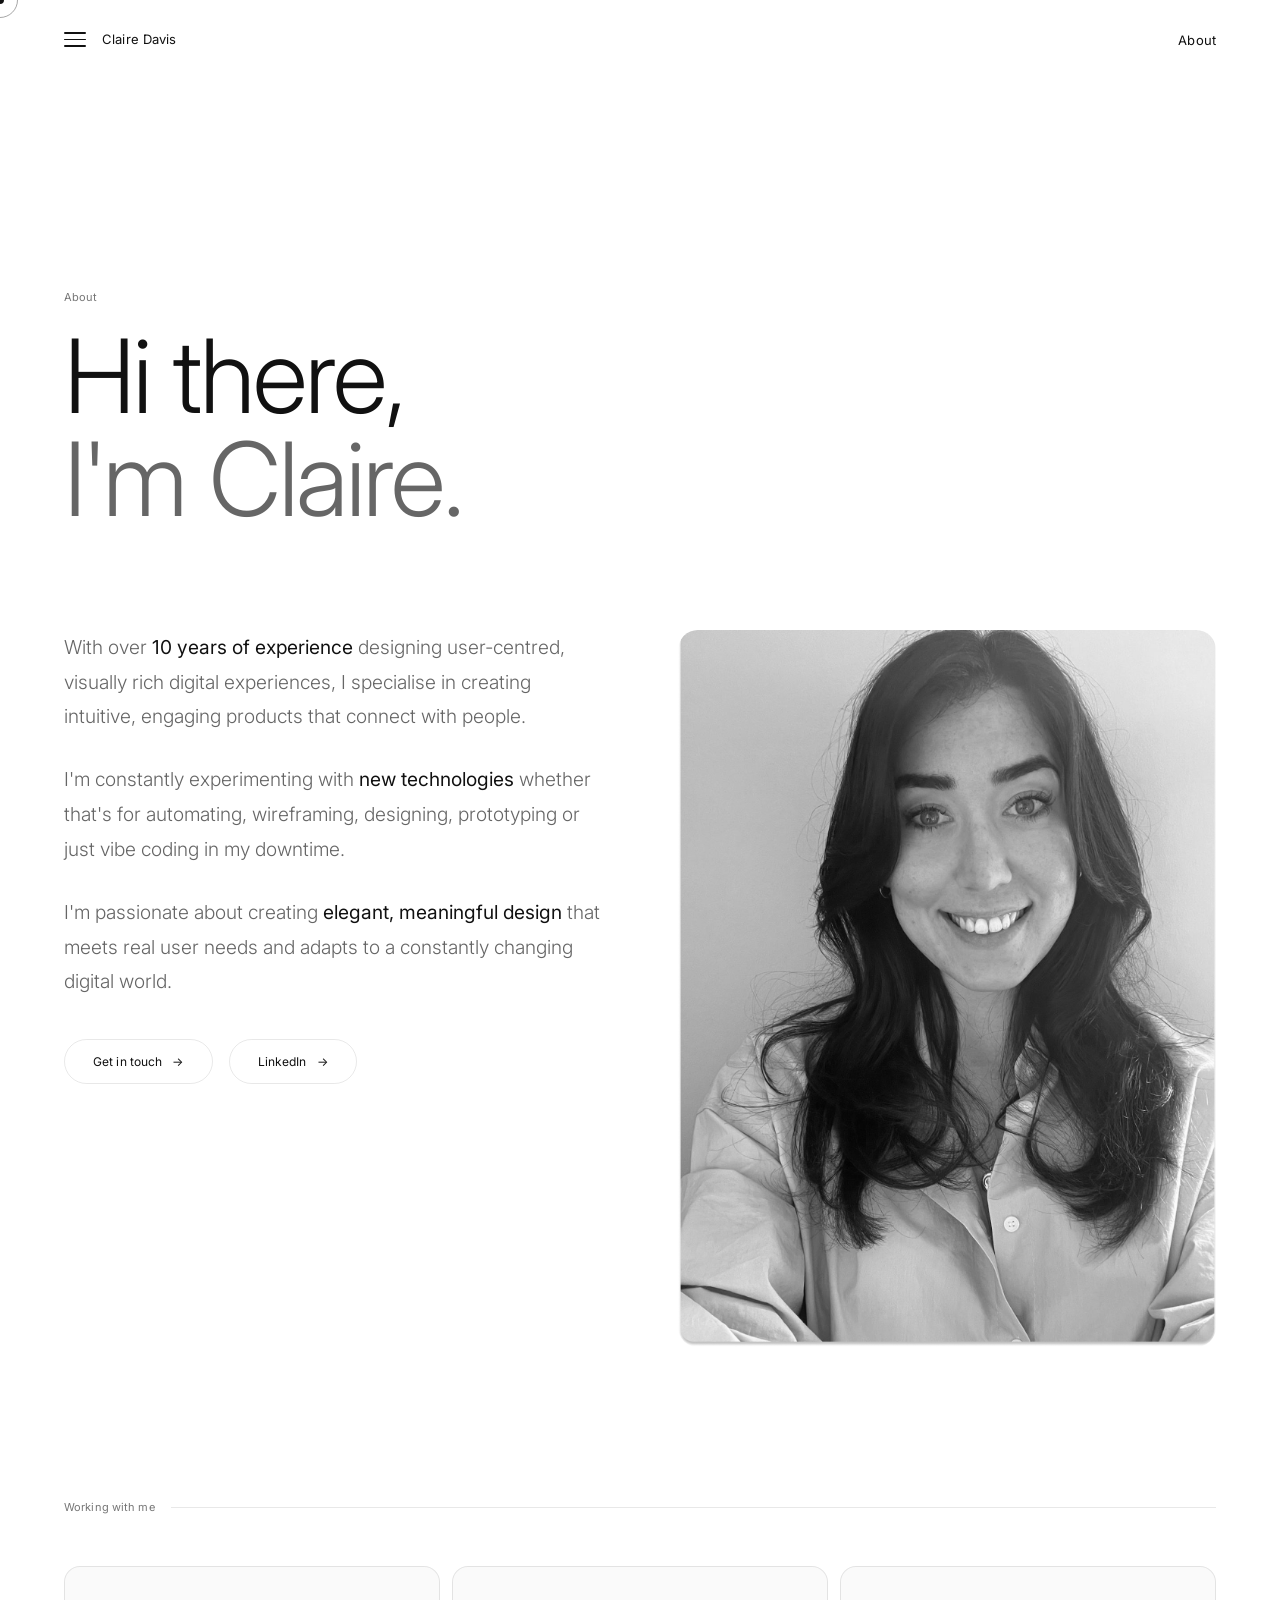
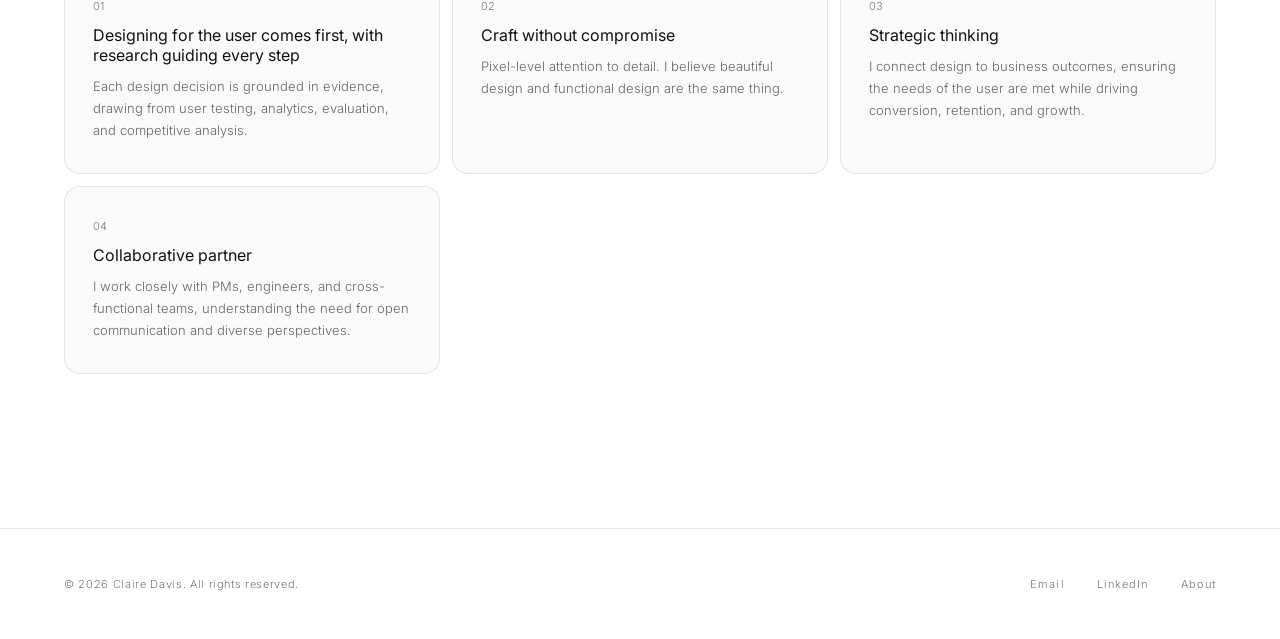
==== about.html @ 27be79e7 "header and footer transition" ====
<!DOCTYPE html>
<html lang="en">
<head>
  <!-- Google tag (gtag.js) -->
  <script async src="https://www.googletagmanager.com/gtag/js?id=G-VD87P00C9Z"></script>
  <script>
    window.dataLayer = window.dataLayer || [];
    function gtag(){dataLayer.push(arguments);}
    gtag('js', new Date());
    gtag('config', 'G-VD87P00C9Z');
  </script>
  <meta charset="UTF-8" />
  <meta name="viewport" content="width=device-width, initial-scale=1.0" />
  <title>About — Claire Davis</title>
  <meta name="description" content="Senior Product Designer with 10+ years shaping user-centred digital experiences." />
  <link rel="stylesheet" href="style.css?v=6" />
</head>
<body>

  <!-- Nav -->
  <nav class="nav">
    <div class="nav__bar">
      <div class="nav__left">
        <button class="nav__toggle" aria-label="Menu">
          <span class="nav__toggle-line"></span>
          <span class="nav__toggle-line"></span>
          <span class="nav__toggle-line"></span>
        </button>
        <a class="nav__logo" href="index.html">Claire Davis</a>
      </div>
      <ul class="nav__links">
        <li><a href="about.html" class="active">About</a></li>
      </ul>
    </div>
    <ul class="nav__dropdown">
      <li><a href="index.html">Home</a></li>
      <li><a href="project-03.html">Connect Wearables</a></li>
      <li><a href="project-02.html">Customisation Tool</a></li>
      <li><a href="project-01.html">PDP Optimisation</a></li>
    </ul>
  </nav>

  <!-- Hero -->
  <section class="about-hero">
    <div class="about-hero__label reveal">
      <span class="eyebrow">About</span>
    </div>
    <h1 class="about-hero__title reveal reveal-delay-1">
      Hi there,<br>
      <strong>I'm Claire.</strong>
    </h1>
  </section>

  <!-- Bio + Image -->
  <section class="section" style="padding-top: 0;">
    <div class="container">
      <div class="about-grid">
        <div class="reveal">
          <div class="about-bio">
            <p>
              With over <strong>10 years of experience</strong> designing user-centred,
              visually rich digital experiences, I specialise in creating intuitive,
              engaging products that connect with people.
            </p>
            <p>
              I'm constantly experimenting with <strong>new technologies</strong> whether
              that's for automating, wireframing, designing, prototyping or just
              vibe coding in my downtime.
            </p>
            <p>
              I'm passionate about creating <strong>elegant, meaningful design</strong>
              that meets real user needs and adapts to a constantly changing
              digital world.
            </p>
          </div>

          <div style="margin-top: 40px; display: flex; gap: 16px; flex-wrap: wrap;">
            <a href="mailto:c_e_davis162@hotmail.co.uk" class="btn">
              Get in touch <span class="btn-arrow">→</span>
            </a>
<a href="https://www.linkedin.com/in/claire-davis-design" class="btn" target="_blank">
              LinkedIn <span class="btn-arrow">→</span>
            </a>
          </div>
        </div>

        <div class="reveal reveal-delay-2">
          <div class="about-image">
            <div class="about-image__inner">
              <img src="me.jpg" alt="Claire Davis" />
            </div>
          </div>
        </div>
      </div>
    </div>
  </section>

  <!-- Working with me -->
  <section class="section" style="padding-top: 0; padding-bottom: clamp(80px,12vw,160px);">
    <div class="container">
      <div class="section-label reveal">
        <span class="eyebrow">Working with me</span>
      </div>

      <div style="display: grid; grid-template-columns: repeat(auto-fill, minmax(280px, 1fr)); gap: 12px;" class="reveal reveal-delay-1" data-stagger>
        <div class="glass" style="padding: 32px 28px; border-radius: 16px;">
          <p style="font-size: 0.6875rem; letter-spacing: 0.01em; text-transform: none; color: var(--text-muted); margin-bottom: 12px;">01</p>
          <h3 style="font-size: 1rem; font-weight: 400; color: var(--text-primary); margin-bottom: 10px;">Designing for the user comes first, with research guiding every step</h3>
          <p style="font-size: 0.8125rem; font-weight: 300; color: var(--text-secondary); line-height: 1.7;">Each design decision is grounded in evidence, drawing from user testing, analytics, evaluation, and competitive analysis.</p>
        </div>
        <div class="glass" style="padding: 32px 28px; border-radius: 16px;">
          <p style="font-size: 0.6875rem; letter-spacing: 0.01em; text-transform: none; color: var(--text-muted); margin-bottom: 12px;">02</p>
          <h3 style="font-size: 1rem; font-weight: 400; color: var(--text-primary); margin-bottom: 10px;">Craft without compromise</h3>
          <p style="font-size: 0.8125rem; font-weight: 300; color: var(--text-secondary); line-height: 1.7;">Pixel-level attention to detail. I believe beautiful design and functional design are the same thing.</p>
        </div>
        <div class="glass" style="padding: 32px 28px; border-radius: 16px;">
          <p style="font-size: 0.6875rem; letter-spacing: 0.01em; text-transform: none; color: var(--text-muted); margin-bottom: 12px;">03</p>
          <h3 style="font-size: 1rem; font-weight: 400; color: var(--text-primary); margin-bottom: 10px;">Strategic thinking</h3>
          <p style="font-size: 0.8125rem; font-weight: 300; color: var(--text-secondary); line-height: 1.7;">I connect design to business outcomes, ensuring the needs of the user are met while driving conversion, retention, and growth.</p>
        </div>
        <div class="glass" style="padding: 32px 28px; border-radius: 16px;">
          <p style="font-size: 0.6875rem; letter-spacing: 0.01em; text-transform: none; color: var(--text-muted); margin-bottom: 12px;">04</p>
          <h3 style="font-size: 1rem; font-weight: 400; color: var(--text-primary); margin-bottom: 10px;">Collaborative partner</h3>
          <p style="font-size: 0.8125rem; font-weight: 300; color: var(--text-secondary); line-height: 1.7;">I work closely with PMs, engineers, and cross-functional teams, understanding the need for open communication and diverse perspectives.</p>
        </div>
      </div>
    </div>
  </section>

  <!-- Footer -->
  <footer class="footer container">
    <p class="footer__copy">© 2026 Claire Davis. All rights reserved.</p>
    <div class="footer__links">
      <a href="mailto:c_e_davis162@hotmail.co.uk">Email</a>
      <a href="https://www.linkedin.com/in/claire-davis-design" target="_blank">LinkedIn</a>
      <a href="about.html">About</a>
    </div>
  </footer>

  <script src="main.js?v=2"></script>
</body>
</html>
---- style.css ----
/* ============================================================
   CLAIRE DAVIS — PORTFOLIO
   Design System & Global Styles
   ============================================================ */

@import url('https://fonts.googleapis.com/css2?family=Inter:wght@300;400;500&display=swap');

/* ── Variables ─────────────────────────────────────────────── */
:root {
  --bg:            #ffffff;
  --bg-raised:     #f7f7f7;
  --surface:       rgba(0, 0, 0, 0.018);
  --surface-hover: rgba(0, 0, 0, 0.04);
  --border:        rgba(0, 0, 0, 0.09);
  --border-hover:  rgba(0, 0, 0, 0.22);

  --white:         #ffffff;
  --text-primary:  #111111;
  --text-secondary:#666666;
  --text-muted:    #767676;

  --font:    'Inter', -apple-system, BlinkMacSystemFont, sans-serif;

  --ease-expo:   cubic-bezier(0.16, 1, 0.3, 1);
  --ease-smooth: cubic-bezier(0.4, 0, 0.2, 1);
  --ease-in:     cubic-bezier(0.4, 0, 1, 1);
  --ease-out:    cubic-bezier(0, 0, 0.2, 1);

  --radius-sm:  4px;
  --radius-md:  8px;
  --radius-lg:  20px;

  --container: 1360px;
  --gutter:    clamp(24px, 5vw, 80px);
}

/* ── Reset ─────────────────────────────────────────────────── */
*, *::before, *::after { box-sizing: border-box; margin: 0; padding: 0; }

html {
  font-size: 16px;
  scroll-behavior: smooth;
  -webkit-font-smoothing: antialiased;
  -moz-osx-font-smoothing: grayscale;
}

html {
  background: #ffffff;
}

body {
  font-family: var(--font);
  font-weight: 300;
  background: #ffffff;
  color: var(--text-primary);
  min-height: 100vh;
  overflow-x: hidden;
  cursor: none;
}

a { color: inherit; text-decoration: none; }
img { display: block; width: 100%; height: 100%; object-fit: cover; }
button { font-family: var(--font); background: none; border: none; cursor: none; }

/* ── Custom Cursor ──────────────────────────────────────────── */
.cursor {
  position: fixed;
  top: 0; left: 0;
  pointer-events: none;
  z-index: 9999;
}

.cursor__dot {
  position: absolute;
  width: 8px; height: 8px;
  border-radius: 50%;
  background: var(--text-primary);
  transform: translate(-50%, -50%);
  transition: transform 0.1s var(--ease-expo),
              width 0.4s var(--ease-expo),
              height 0.4s var(--ease-expo),
              opacity 0.3s ease;
}

.cursor__ring {
  position: absolute;
  width: 36px; height: 36px;
  border-radius: 50%;
  border: 1px solid rgba(0, 0, 0, 0.35);
  transform: translate(-50%, -50%);
  transition: transform 0.08s linear,
              width 0.5s var(--ease-expo),
              height 0.5s var(--ease-expo),
              opacity 0.3s ease;
}

body.cursor-hover .cursor__dot  { width: 6px; height: 6px; }
body.cursor-hover .cursor__ring { width: 56px; height: 56px; opacity: 0.6; }

/* ── Page Transition ─────────────────────────────────────────── */
.page-mask {
  position: fixed;
  inset: 0;
  background: #ffffff;
  z-index: 9000;
  pointer-events: none;
  opacity: 1;
  animation: pageFadeIn 0.9s var(--ease-expo) forwards;
}

@keyframes pageFadeIn {
  from { opacity: 1; }
  to   { opacity: 0; }
}

/* ── Navigation ──────────────────────────────────────────────── */
.nav {
  position: fixed;
  top: 0; left: 0; right: 0;
  z-index: 100;
  display: flex;
  flex-direction: column;
  background: rgba(255, 255, 255, 0.75);
  backdrop-filter: blur(24px);
  -webkit-backdrop-filter: blur(24px);
  border-bottom: 1px solid transparent;
  transition: border-color 0.4s ease;
}

.nav.scrolled,
.nav.dropdown-open {
  border-color: var(--border);
}

.nav__bar {
  display: flex;
  align-items: center;
  justify-content: space-between;
  padding: 28px var(--gutter);
  position: relative;
  z-index: 2;
}

.nav__logo {
  font-size: 0.8125rem;
  font-weight: 400;
  letter-spacing: 0.01em;
  text-transform: none;
  color: var(--text-primary);
  transition: opacity 0.3s ease;
}

.nav__logo-wrap {
  position: relative;
}

.nav__logo:hover { opacity: 0.5; }

/* ── Full-width glass dropdown ── */
.nav__dropdown {
  list-style: none;
  display: flex;
  gap: 40px;
  padding: 0 var(--gutter);
  max-height: 0;
  overflow: hidden;
  opacity: 0;
  transition: max-height 0.7s var(--ease-expo),
              opacity 0.3s var(--ease-smooth),
              padding 0.7s var(--ease-expo);
}

.nav.dropdown-open .nav__dropdown {
  max-height: 160px;
  opacity: 1;
  padding-top: 0;
  padding-bottom: 48px;
}

.nav__dropdown li {
  opacity: 0;
  transform: translateY(-6px);
  transition: opacity 0.4s var(--ease-smooth),
              transform 0.4s var(--ease-expo);
}

.nav.dropdown-open .nav__dropdown li {
  opacity: 1;
  transform: translateY(0);
}

.nav.dropdown-open .nav__dropdown li:nth-child(1) { transition-delay: 0.12s; }
.nav.dropdown-open .nav__dropdown li:nth-child(2) { transition-delay: 0.18s; }
.nav.dropdown-open .nav__dropdown li:nth-child(3) { transition-delay: 0.24s; }
.nav.dropdown-open .nav__dropdown li:nth-child(4) { transition-delay: 0.30s; }

.nav__dropdown a {
  font-size: 0.75rem;
  font-weight: 300;
  color: var(--text-primary);
  transition: color 0.3s ease;
  position: relative;
  white-space: nowrap;
}

.nav__dropdown a:hover {
  color: var(--text-secondary);
}

/* ── Hamburger toggle ── */
.nav__toggle {
  display: flex;
  flex-direction: column;
  gap: 5px;
  width: 22px;
  padding: 4px 0;
  cursor: none;
  position: relative;
  z-index: 3;
}

.nav__toggle-line {
  display: block;
  width: 100%;
  height: 1.5px;
  background: var(--text-primary);
  border-radius: 1px;
  transition: transform 0.4s var(--ease-expo), opacity 0.3s ease;
  transform-origin: center;
}

.nav.dropdown-open .nav__toggle-line:nth-child(1) {
  transform: translateY(6.5px) rotate(45deg);
}

.nav.dropdown-open .nav__toggle-line:nth-child(2) {
  opacity: 0;
}

.nav.dropdown-open .nav__toggle-line:nth-child(3) {
  transform: translateY(-6.5px) rotate(-45deg);
}

.nav__left {
  display: flex;
  align-items: center;
  gap: 16px;
}

.nav__links {
  display: flex;
  gap: 40px;
  list-style: none;
}

.nav__links a {
  font-size: 0.8125rem;
  font-weight: 400;
  letter-spacing: 0.01em;
  text-transform: none;
  color: var(--text-primary);
  transition: color 0.3s ease;
}

.nav__links a:hover { color: var(--text-secondary); }
.nav__links a.active { color: var(--text-primary); }

/* ── Layout Helpers ──────────────────────────────────────────── */
.container {
  max-width: var(--container);
  margin: 0 auto;
  padding: 0 var(--gutter);
}

.section {
  padding: clamp(80px, 12vw, 160px) 0;
}

/* ── Scroll Reveal ───────────────────────────────────────────── */
.reveal {
  opacity: 0;
  transform: translateY(32px);
  transition: opacity 0.9s var(--ease-expo),
              transform 0.9s var(--ease-expo);
}

.reveal.visible {
  opacity: 1;
  transform: translateY(0);
}

.reveal-delay-1 { transition-delay: 0.1s; }
.reveal-delay-2 { transition-delay: 0.2s; }
.reveal-delay-3 { transition-delay: 0.3s; }
.reveal-delay-4 { transition-delay: 0.4s; }
.reveal-delay-5 { transition-delay: 0.5s; }

/* ── Typography ──────────────────────────────────────────────── */
.label {
  font-size: 0.6875rem;
  font-weight: 400;
  letter-spacing: 0.01em;
  text-transform: none;
  color: var(--text-secondary);
}

.eyebrow {
  font-size: 0.6875rem;
  font-weight: 400;
  letter-spacing: 0.01em;
  text-transform: none;
  color: var(--text-muted);
}

/* ── Glass Card ──────────────────────────────────────────────── */
.glass {
  background: var(--surface);
  backdrop-filter: blur(20px);
  -webkit-backdrop-filter: blur(20px);
  border: 1px solid var(--border);
  border-radius: var(--radius-lg);
  transition: background 0.4s ease, border-color 0.4s ease;
}

.glass:hover {
  background: var(--surface-hover);
  border-color: var(--border-hover);
}

/* ── Tag / Chip ──────────────────────────────────────────────── */
.tag {
  display: inline-block;
  font-size: 0.6875rem;
  font-weight: 400;
  letter-spacing: 0.01em;
  text-transform: none;
  color: var(--text-secondary);
  padding: 5px 12px;
  border: 1px solid var(--border);
  border-radius: 100px;
  transition: border-color 0.3s ease, color 0.3s ease;
}

/* ── Button ──────────────────────────────────────────────────── */
.btn {
  display: inline-flex;
  align-items: center;
  gap: 10px;
  font-size: 0.75rem;
  font-weight: 400;
  letter-spacing: 0.01em;
  text-transform: none;
  color: var(--text-primary);
  padding: 14px 28px;
  border: 1px solid var(--border);
  border-radius: 100px;
  transition: border-color 0.4s ease,
              background 0.4s ease,
              color 0.4s ease,
              transform 0.4s var(--ease-expo);
}

.btn:hover {
  border-color: var(--border-hover);
  background: var(--surface);
  transform: translateY(-1px);
}

.btn-arrow {
  display: inline-block;
  transition: transform 0.4s var(--ease-expo);
}

.btn:hover .btn-arrow { transform: translateX(4px); }

/* ── Divider ─────────────────────────────────────────────────── */
.divider {
  width: 100%;
  height: 1px;
  background: var(--border);
}

/* ── Noise Texture Overlay ───────────────────────────────────── */

/* ── Footer ──────────────────────────────────────────────────── */
.footer {
  padding: 48px var(--gutter);
  border-top: 1px solid var(--border);
  display: flex;
  align-items: center;
  justify-content: space-between;
  gap: 24px;
  flex-wrap: wrap;
}

.footer__copy {
  font-size: 0.6875rem;
  color: var(--text-muted);
  letter-spacing: 0.06em;
}

.footer__links {
  display: flex;
  gap: 32px;
}

.footer__links a {
  font-size: 0.6875rem;
  letter-spacing: 0.1em;
  text-transform: none;
  color: var(--text-muted);
  transition: color 0.3s ease;
}

.footer__links a:hover { color: var(--text-secondary); }

/* ============================================================
   HOMEPAGE
   ============================================================ */

/* Hero */
.hero {
  min-height: 100svh;
  display: flex;
  flex-direction: column;
  justify-content: flex-end;
  padding: 0 var(--gutter) clamp(60px, 8vw, 100px);
  position: relative;
  overflow: hidden;
}

.hero__bg {
  position: absolute;
  inset: 0;
  background: radial-gradient(ellipse 70% 60% at 30% 60%, rgba(0,0,0,0.025) 0%, transparent 70%),
              radial-gradient(ellipse 40% 40% at 80% 20%, rgba(0,0,0,0.015) 0%, transparent 60%);
  pointer-events: none;
}

.hero__eyebrow {
  margin-bottom: 28px;
  opacity: 0;
  animation: fadeUp 1s var(--ease-expo) 0.2s forwards;
}

.hero__title {
  font-size: clamp(3.5rem, 9vw, 8.5rem);
  font-weight: 300;
  line-height: 0.95;
  letter-spacing: -0.02em;
  color: var(--text-primary);
  max-width: 14ch;
  opacity: 0;
  animation: fadeUp 1.1s var(--ease-expo) 0.35s forwards;
}

.hero__title em {
  font-style: normal;
  color: var(--text-secondary);
}

.hero__meta {
  margin-top: clamp(40px, 6vw, 80px);
  display: flex;
  align-items: flex-end;
  justify-content: space-between;
  gap: 40px;
  flex-wrap: wrap;
  opacity: 0;
  animation: fadeUp 1s var(--ease-expo) 0.55s forwards;
}

.hero__desc {
  font-size: clamp(0.875rem, 1.5vw, 1rem);
  font-weight: 300;
  line-height: 1.7;
  color: var(--text-secondary);
  max-width: 40ch;
}

.hero__scroll {
  display: flex;
  align-items: center;
  gap: 12px;
  font-size: 0.6875rem;
  letter-spacing: 0.01em;
  text-transform: none;
  color: var(--text-muted);
}

.hero__scroll-line {
  width: 40px;
  height: 1px;
  background: var(--text-muted);
  display: block;
  animation: scrollLine 2s var(--ease-expo) 1.5s infinite;
}

@keyframes scrollLine {
  0%, 100% { transform: scaleX(1); transform-origin: left; }
  50% { transform: scaleX(0.4); transform-origin: right; }
}

@keyframes fadeUp {
  from { opacity: 0; transform: translateY(24px); }
  to   { opacity: 1; transform: translateY(0); }
}

/* ── Work Index ──────────────────────────────────────────────── */
.work { padding: 0 0 clamp(80px, 12vw, 160px); }

.work__header {
  padding: 0 var(--gutter);
  margin-bottom: 60px;
  display: flex;
  align-items: baseline;
  justify-content: space-between;
  gap: 24px;
}

.work__title {
  font-size: clamp(0.9rem, 1.5vw, 1rem);
  font-weight: 300;
  color: var(--text-secondary);
}

/* Project Row */
.project-row {
  display: flex;
  align-items: stretch;
  border-top: 1px solid var(--border);
  padding: 0 var(--gutter);
  cursor: none;
  overflow: hidden;
  position: relative;
  transition: background 0.6s ease;
  text-decoration: none;
  color: inherit;
}

.project-row:last-child { border-bottom: 1px solid var(--border); }

.project-row::before {
  content: '';
  position: absolute;
  inset: 0;
  background: var(--surface);
  opacity: 0;
  transition: opacity 0.6s ease;
}

.project-row:hover::before { opacity: 1; }

.project-row__inner {
  display: grid;
  grid-template-columns: 80px 1fr auto auto;
  align-items: center;
  gap: 40px;
  padding: clamp(28px, 4vw, 44px) 0;
  width: 100%;
}

.project-row__num {
  font-size: 0.6875rem;
  font-weight: 400;
  letter-spacing: 0.12em;
  color: var(--text-muted);
  transition: color 0.4s ease;
}

.project-row:hover .project-row__num { color: var(--text-secondary); }

.project-row__name {
  font-size: clamp(1.5rem, 3.5vw, 3rem);
  font-weight: 300;
  letter-spacing: -0.01em;
  color: var(--text-primary);
  transition: transform 0.6s var(--ease-expo);
}

.project-row:hover .project-row__name { transform: translateX(8px); }

.project-row__brand {
  font-weight: 300;
  color: var(--text-muted);
  font-size: 0.875rem;
  letter-spacing: 0.01em;
  display: block;
  margin-top: 4px;
}

.project-row__tags {
  display: flex;
  gap: 8px;
  flex-wrap: wrap;
  justify-content: flex-end;
}

.project-row__year {
  font-size: 0.75rem;
  color: var(--text-muted);
  letter-spacing: 0.06em;
  min-width: 40px;
  text-align: right;
}

/* Hover image preview */
.project-row__preview {
  position: fixed;
  pointer-events: none;
  z-index: 50;
  width: 300px;
  aspect-ratio: 4/3;
  border-radius: var(--radius-md);
  overflow: hidden;
  opacity: 0;
  transform: scale(0.92) rotate(-2deg);
  transition: opacity 0.4s var(--ease-expo),
              transform 0.4s var(--ease-expo);
  border: 1px solid var(--border);
}

.project-row__preview.visible {
  opacity: 1;
  transform: scale(1) rotate(0deg);
}

/* ── Marquee ─────────────────────────────────────────────────── */
.marquee-section {
  padding: clamp(40px, 6vw, 80px) 0;
  border-top: 1px solid var(--border);
  border-bottom: 1px solid var(--border);
  overflow: hidden;
}

.marquee-track {
  display: flex;
  gap: 60px;
  width: max-content;
  animation: marquee 24s linear infinite;
}

.marquee-track span {
  font-size: 0.6875rem;
  letter-spacing: 0.01em;
  text-transform: none;
  color: var(--text-muted);
  white-space: nowrap;
}

.marquee-track span.accent { color: var(--text-secondary); }

@keyframes marquee {
  from { transform: translateX(0); }
  to   { transform: translateX(-50%); }
}

/* ============================================================
   ABOUT PAGE
   ============================================================ */

.about-hero {
  min-height: 70svh;
  display: flex;
  flex-direction: column;
  justify-content: flex-end;
  padding: 120px var(--gutter) clamp(60px, 8vw, 100px);
}

.about-hero__label {
  margin-bottom: 20px;
}

.about-hero__title {
  font-size: clamp(3rem, 8vw, 7rem);
  font-weight: 300;
  letter-spacing: -0.02em;
  line-height: 1;
  color: var(--text-primary);
  max-width: 16ch;
}

.about-hero__title strong {
  font-weight: 300;
  color: var(--text-secondary);
}

/* About Grid */
.about-grid {
  display: grid;
  grid-template-columns: 1fr 1fr;
  gap: clamp(40px, 6vw, 80px);
  align-items: start;
}

@media (max-width: 768px) {
  .about-grid { grid-template-columns: 1fr; }
}

.about-bio {
  font-size: clamp(1rem, 1.8vw, 1.2rem);
  font-weight: 300;
  line-height: 1.8;
  color: var(--text-secondary);
}

.about-bio p + p { margin-top: 1.5em; }

.about-bio strong {
  font-weight: 400;
  color: var(--text-primary);
}

/* Image placeholder */
.about-image {
  aspect-ratio: 3/4;
  border-radius: var(--radius-lg);
  overflow: hidden;
  position: relative;
}

.about-image__inner {
  position: absolute;
  inset: 0;
}

.about-image__inner img {
  width: 100%;
  height: 100%;
  object-fit: cover;
}

.about-image__label {
  position: absolute;
  bottom: 12px;
  right: 12px;
  font-size: 0.6875rem;
  letter-spacing: 0.01em;
  text-transform: none;
  color: var(--text-muted);
  z-index: 1;
}

/* Experience */
.experience-list { list-style: none; }

.experience-item {
  display: grid;
  grid-template-columns: 120px 1fr;
  gap: 24px;
  padding: 28px 0;
  border-top: 1px solid var(--border);
}

.experience-item:last-child { border-bottom: 1px solid var(--border); }

.experience-period {
  font-size: 0.6875rem;
  letter-spacing: 0.08em;
  color: var(--text-muted);
  padding-top: 3px;
}

.experience-role {
  font-size: 0.9rem;
  font-weight: 400;
  color: var(--text-primary);
  margin-bottom: 4px;
}

.experience-company {
  font-size: 0.8125rem;
  color: var(--text-secondary);
}

/* Capabilities */
.capabilities-grid {
  display: grid;
  grid-template-columns: repeat(auto-fill, minmax(240px, 1fr));
  gap: 1px;
  background: var(--border);
  border: 1px solid var(--border);
  border-radius: var(--radius-lg);
  overflow: hidden;
}

.capability-item {
  background: var(--bg);
  padding: 28px 24px;
  transition: background 0.4s ease;
}

.capability-item:hover { background: var(--bg-raised); }

.capability-title {
  font-size: 0.8125rem;
  font-weight: 400;
  color: var(--text-primary);
  margin-bottom: 8px;
}

.capability-desc {
  font-size: 0.75rem;
  color: var(--text-muted);
  line-height: 1.6;
}

/* Section heading */
.section-label {
  display: flex;
  align-items: center;
  gap: 16px;
  margin-bottom: clamp(32px, 4vw, 56px);
}

.section-label::after {
  content: '';
  flex: 1;
  height: 1px;
  background: var(--border);
}

/* ============================================================
   PROJECT PAGE
   ============================================================ */

.project-hero {
  min-height: 100svh;
  display: grid;
  grid-template-rows: 1fr auto;
  padding-top: 100px;
  position: relative;
  overflow: hidden;
}

.project-hero__visual {
  position: relative;
  overflow: hidden;
  margin: 0 var(--gutter);
  border-radius: var(--radius-lg);
  background: var(--bg-raised);
  border: none;
  flex: 1;
  min-height: 50vh;
}

.project-hero__visual-inner {
  position: absolute;
  inset: 0;
}

/* Project hero gradient — unique per project */
.project-hero__visual--01 {
  background: linear-gradient(135deg,
    #ededed 0%,
    #e5e5e5 30%,
    #f0f0f0 60%,
    #e8e8e8 100%);
}

.project-hero__visual--01::before {
  content: '';
  position: absolute;
  inset: 0;
  background: radial-gradient(ellipse 60% 70% at 20% 50%, rgba(0,0,0,0.04) 0%, transparent 60%),
              radial-gradient(ellipse 40% 50% at 75% 30%, rgba(0,0,0,0.03) 0%, transparent 50%);
}

.project-hero__visual--02 {
  background: linear-gradient(160deg, #ebebeb 0%, #e6e6e6 50%, #f1f1f1 100%);
}

.project-hero__visual--02::before {
  content: '';
  position: absolute;
  inset: 0;
  background: radial-gradient(ellipse 50% 60% at 80% 60%, rgba(0,0,0,0.03) 0%, transparent 60%);
}

/* Grid overlay for tech feel */
.project-hero__visual::after {
  content: '';
  position: absolute;
  inset: 0;
  background-image:
    linear-gradient(rgba(0,0,0,0.06) 1px, transparent 1px),
    linear-gradient(90deg, rgba(0,0,0,0.06) 1px, transparent 1px);
  background-size: 60px 60px;
  mask-image: radial-gradient(ellipse 80% 80% at 50% 50%, black 30%, transparent 80%);
}

.project-hero__ui-mock {
  position: absolute;
  inset: 0;
  display: flex;
  align-items: center;
  justify-content: center;
  padding: 40px;
}

/* Minimal UI mockup lines */
.mock-window {
  width: min(560px, 80%);
  background: rgba(255,255,255,0.7);
  border: 1px solid rgba(0,0,0,0.08);
  border-radius: 12px;
  overflow: hidden;
  backdrop-filter: blur(10px);
}

.mock-window__bar {
  padding: 12px 16px;
  border-bottom: 1px solid rgba(0,0,0,0.06);
  display: flex;
  align-items: center;
  gap: 8px;
}

.mock-dot {
  width: 8px; height: 8px;
  border-radius: 50%;
  background: rgba(0,0,0,0.12);
}

.mock-window__body { padding: 20px; }

.mock-line {
  height: 6px;
  border-radius: 100px;
  background: rgba(0,0,0,0.08);
  margin-bottom: 10px;
}

.mock-line--short { width: 60%; }
.mock-line--shorter { width: 35%; }
.mock-line--xs { width: 20%; }

.mock-row {
  display: flex;
  gap: 12px;
  margin-top: 16px;
}

.mock-card {
  flex: 1;
  height: 64px;
  border-radius: 8px;
  background: rgba(0,0,0,0.04);
  border: 1px solid rgba(0,0,0,0.06);
}

.project-hero__info {
  padding: clamp(32px, 5vw, 60px) var(--gutter) 0;
  display: grid;
  grid-template-columns: 1fr auto;
  gap: 40px;
  align-items: end;
  padding-bottom: clamp(48px, 6vw, 80px);
}

.project-hero__kicker {
  margin-bottom: 16px;
}

.project-hero__title {
  font-size: clamp(2.5rem, 6vw, 6rem);
  font-weight: 300;
  letter-spacing: -0.02em;
  line-height: 1;
  color: var(--text-primary);
}

.project-hero__meta-grid {
  display: flex;
  gap: clamp(24px, 4vw, 56px);
}

.project-meta-item__label {
  font-size: 0.6rem;
  letter-spacing: 0.01em;
  text-transform: none;
  color: var(--text-muted);
  margin-bottom: 6px;
}

.project-meta-item__value {
  font-size: 0.8125rem;
  font-weight: 400;
  color: var(--text-secondary);
  white-space: nowrap;
}

/* Overview */
.project-overview {
  display: grid;
  grid-template-columns: 1fr 1fr;
  gap: clamp(40px, 6vw, 100px);
  align-items: start;
}

@media (max-width: 900px) {
  .project-overview { grid-template-columns: 1fr; }
}

.project-overview__challenge {
  font-size: clamp(1.1rem, 2vw, 1.4rem);
  font-weight: 300;
  line-height: 1.7;
  color: var(--text-secondary);
}

.project-overview__challenge strong {
  font-weight: 400;
  color: var(--text-primary);
}

.project-overview__details { display: flex; flex-direction: column; gap: 24px; }

.overview-detail {
  padding: 20px 24px;
  border: 1px solid var(--border);
  border-radius: var(--radius-md);
  background: var(--surface);
}

.overview-detail__label {
  font-size: 0.625rem;
  letter-spacing: 0.01em;
  text-transform: none;
  color: var(--text-muted);
  margin-bottom: 8px;
}

.overview-detail__value {
  font-size: 0.875rem;
  font-weight: 400;
  color: var(--text-primary);
  line-height: 1.5;
}

/* Process Section */
.process-block {
  display: grid;
  grid-template-columns: 80px 1fr;
  gap: clamp(32px, 5vw, 64px);
  padding: clamp(48px, 7vw, 80px) 0;
  border-top: 1px solid var(--border);
  align-items: start;
}

@media (max-width: 600px) {
  .process-block { grid-template-columns: 1fr; gap: 16px; }
}

.process-block__num {
  font-size: 0.6875rem;
  letter-spacing: 0.01em;
  color: var(--text-muted);
  padding-top: 4px;
  font-variant-numeric: tabular-nums;
}

.process-block__content { flex: 1; min-width: 0; overflow: hidden; }

.process-block__label {
  font-size: 0.6875rem;
  letter-spacing: 0.01em;
  text-transform: none;
  color: var(--text-muted);
  margin-bottom: 12px;
}

.process-block__title {
  font-size: clamp(1.5rem, 3vw, 2.5rem);
  font-weight: 300;
  letter-spacing: -0.01em;
  color: var(--text-primary);
  margin-bottom: clamp(20px, 3vw, 36px);
  line-height: 1.1;
}

.process-block__body {
  font-size: clamp(0.875rem, 1.4vw, 1rem);
  font-weight: 300;
  line-height: 1.8;
  color: var(--text-secondary);
  max-width: 65ch;
}

.process-block__body p + p { margin-top: 1.2em; }

/* Insight Cards */
.insight-grid {
  display: grid;
  grid-template-columns: repeat(auto-fill, minmax(220px, 1fr));
  gap: 12px;
  margin-top: clamp(32px, 4vw, 48px);
}

.insight-card {
  padding: 24px;
  border: 1px solid var(--border);
  border-radius: var(--radius-md);
  background: var(--surface);
  transition: background 0.4s ease, border-color 0.4s ease, transform 0.4s var(--ease-expo);
}

.insight-card:hover {
  background: var(--surface-hover);
  border-color: var(--border-hover);
  transform: translateY(-3px);
}

.insight-card__num {
  font-size: 2rem;
  font-weight: 300;
  letter-spacing: -0.02em;
  color: var(--text-primary);
  margin-bottom: 8px;
  line-height: 1;
}

.insight-card__label {
  font-size: 0.6875rem;
  letter-spacing: 0.02em;
  text-transform: none;
  color: var(--text-primary);
  margin-bottom: 10px;
}

.insight-card__desc {
  font-size: 0.8125rem;
  font-weight: 300;
  color: var(--text-secondary);
  line-height: 1.6;
}

/* Quote / Callout */
.callout {
  padding: clamp(32px, 5vw, 56px);
  border: 1px solid var(--border);
  border-radius: var(--radius-lg);
  background: var(--surface);
  margin: clamp(32px, 5vw, 56px) 0;
  position: relative;
  overflow: hidden;
}

.callout::before {
  content: none;
}

.callout__text {
  font-size: clamp(1.1rem, 2.2vw, 1.5rem);
  font-weight: 300;
  line-height: 1.6;
  color: var(--text-primary);
  font-style: italic;
  max-width: 60ch;
}

.callout__source {
  margin-top: 16px;
  font-size: 0.75rem;
  letter-spacing: 0.1em;
  text-transform: none;
  color: var(--text-muted);
}

/* Image placeholder area */
.img-placeholder {
  width: 100%;
  border-radius: var(--radius-lg);
  overflow: hidden;
  border: 1px solid var(--border);
  background: var(--bg-raised);
  position: relative;
  display: flex;
  align-items: center;
  justify-content: center;
}

.img-placeholder__label {
  font-size: 0.6875rem;
  letter-spacing: 0.01em;
  text-transform: none;
  color: var(--text-muted);
  position: absolute;
  bottom: 16px; left: 20px;
}

/* Outcomes */
.outcome-stat {
  padding: clamp(28px, 4vw, 44px);
  border: 1px solid var(--border);
  border-radius: var(--radius-lg);
  background: var(--surface);
  text-align: center;
  transition: background 0.4s ease, border-color 0.4s ease, transform 0.5s var(--ease-expo);
}

.outcome-stat:hover {
  background: var(--surface-hover);
  border-color: var(--border-hover);
  transform: translateY(-4px);
}

.outcome-stat__value {
  font-size: clamp(2.5rem, 5vw, 4.5rem);
  font-weight: 300;
  letter-spacing: -0.03em;
  color: var(--text-primary);
  line-height: 1;
  margin-bottom: 8px;
}

.outcome-stat__label {
  font-size: 0.75rem;
  letter-spacing: 0.1em;
  text-transform: none;
  color: var(--text-muted);
}

/* Outcomes grid */
.outcomes-grid {
  display: grid;
  grid-template-columns: repeat(3, 1fr);
  gap: 12px;
}

@media (max-width: 600px) {
  .outcomes-grid { grid-template-columns: 1fr; }
  .project-row__inner { grid-template-columns: 48px 1fr; gap: 16px; }
  .project-row__tags { display: none; }
  .project-row__year { display: none; }
  .project-row__brand { display: block; margin-top: 4px; }
}

/* Project nav */
.project-nav {
  display: flex;
  justify-content: space-between;
  align-items: center;
  padding: clamp(48px, 8vw, 100px) var(--gutter);
  border-top: 1px solid var(--border);
  gap: 40px;
}

.project-nav__link {
  display: flex;
  flex-direction: column;
  gap: 8px;
}

.project-nav__dir {
  font-size: 0.625rem;
  letter-spacing: 0.01em;
  text-transform: none;
  color: var(--text-muted);
}

.project-nav__name {
  font-size: clamp(1.1rem, 2.5vw, 2rem);
  font-weight: 300;
  letter-spacing: -0.01em;
  color: var(--text-secondary);
  transition: color 0.4s ease, transform 0.4s var(--ease-expo);
}

.project-nav__link:hover .project-nav__name {
  color: var(--text-primary);
  transform: translateX(6px);
}

.project-nav__link.prev:hover .project-nav__name {
  transform: translateX(-6px);
}

/* ============================================================
   ABOUT TEASER GRID (index.html)
   ============================================================ */

.about-teaser-grid {
  display: grid;
  grid-template-columns: 1fr 1fr;
  gap: clamp(40px, 6vw, 80px);
  align-items: center;
  padding: clamp(48px, 6vw, 80px);
  border: 1px solid var(--border);
  border-radius: 16px;
  background: var(--surface);
}

@media (max-width: 768px) {
  .about-teaser-grid {
    grid-template-columns: 1fr;
    gap: clamp(28px, 4vw, 40px);
  }
}

/* ============================================================
   RESPONSIVE — TABLET & MOBILE
   ============================================================ */

/* ── Touch devices: restore cursor, hide custom cursor + previews ── */
@media (hover: none), (pointer: coarse) {
  .cursor { display: none; }
  body { cursor: auto; }
  button { cursor: pointer; }
  .project-row { cursor: pointer; }
  .project-row__preview { display: none; }
}

/* ── Nav ─────────────────────────────────────────────────────── */
@media (max-width: 768px) {
  .nav__links { gap: 28px; }
  .nav__dropdown { gap: 12px; flex-direction: column; }
  .nav.dropdown-open .nav__dropdown { max-height: 200px; padding-bottom: 20px; }
}

@media (max-width: 480px) {
  .nav__bar { padding: 18px var(--gutter); }
  .nav__links { gap: 20px; }
  .nav__dropdown { gap: 12px; flex-direction: column; }
  .nav.dropdown-open .nav__dropdown { max-height: 200px; padding-bottom: 20px; }
}

/* ── Hero ────────────────────────────────────────────────────── */
@media (max-width: 640px) {
  .hero__scroll { display: none; }
  .hero__meta { gap: 20px; }
}

/* ── About hero ──────────────────────────────────────────────── */
@media (max-width: 640px) {
  .about-hero { padding-top: 96px; }
}

/* ── Project hero ────────────────────────────────────────────── */
@media (max-width: 900px) {
  .project-hero__info {
    grid-template-columns: 1fr;
    gap: 20px;
  }

  .project-hero__meta-grid {
    flex-wrap: wrap;
    gap: 20px;
  }
}

/* ── Experience list ─────────────────────────────────────────── */
@media (max-width: 640px) {
  .experience-item {
    grid-template-columns: 1fr;
    gap: 4px;
  }
}

/* ── Footer ──────────────────────────────────────────────────── */
@media (max-width: 480px) {
  .footer {
    flex-direction: column;
    align-items: flex-start;
    gap: 16px;
  }

  .footer__links { gap: 24px; }
}

/* ── Project nav ─────────────────────────────────────────────── */
@media (max-width: 640px) {
  .project-nav {
    flex-direction: column;
    align-items: flex-start;
    gap: 32px;
  }
}
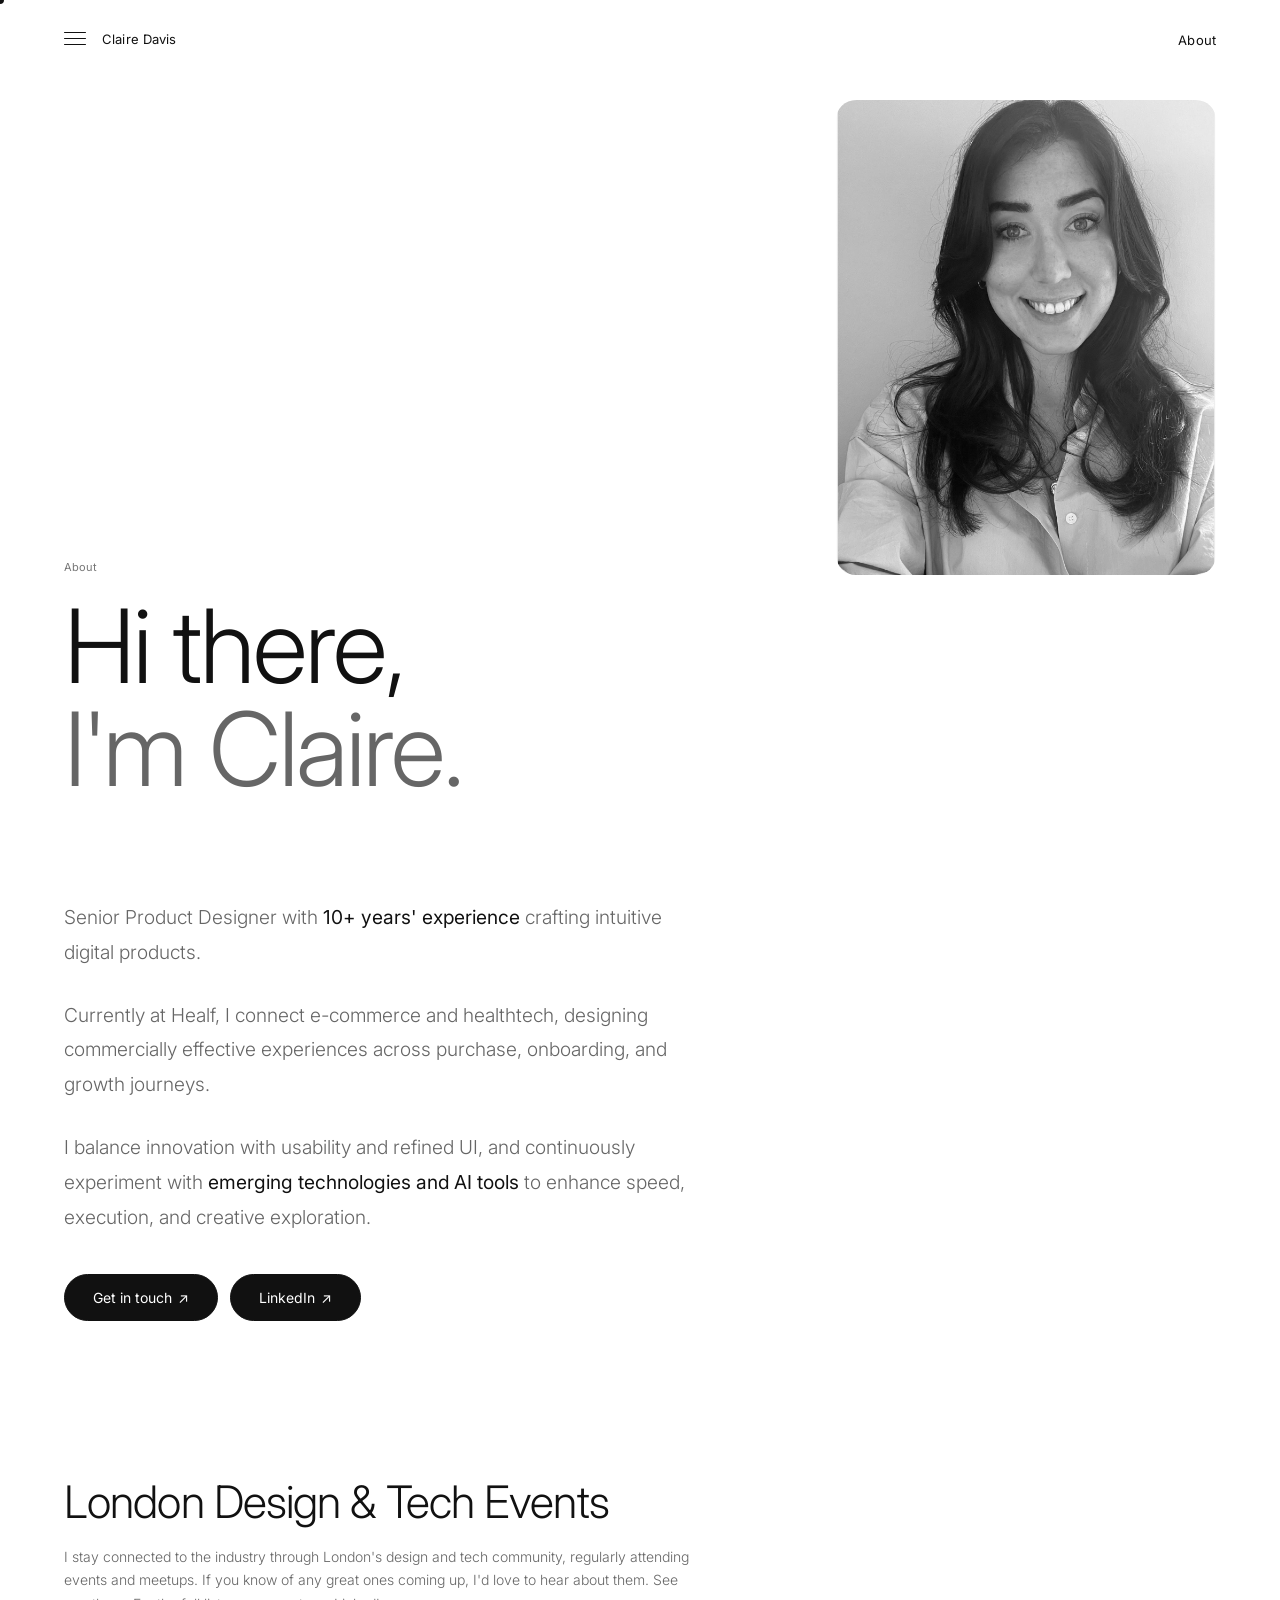
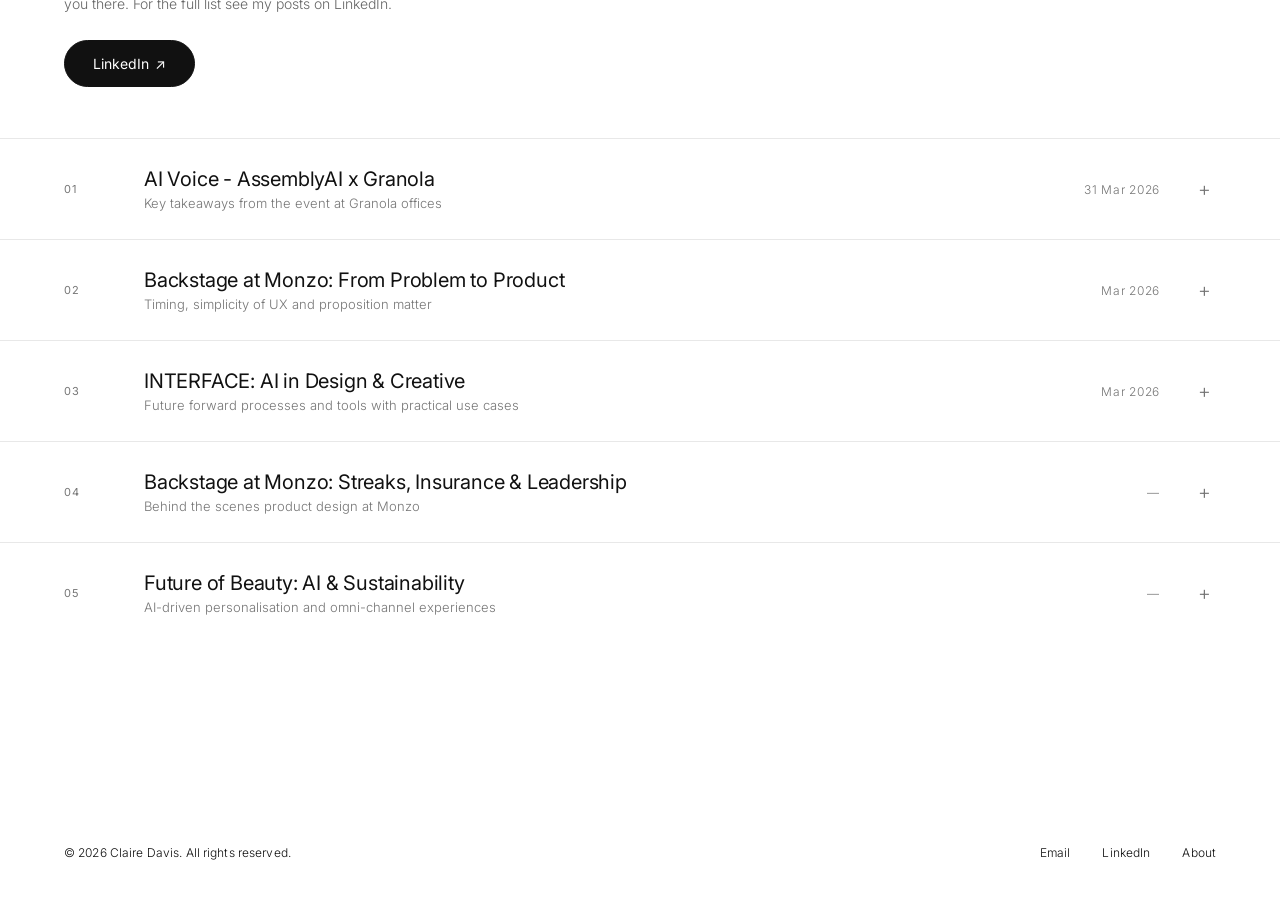
==== commit 6b510b5f: "Reorganise static assets into folders (images, videos, css, js, documents) Moved all images, videos," ====
--- a/about.html
+++ b/about.html
@@ -13,7 +13,7 @@
   <meta name="viewport" content="width=device-width, initial-scale=1.0" />
   <title>About — Claire Davis</title>
   <meta name="description" content="Senior Product Designer with 10+ years shaping user-centred digital experiences." />
-  <link rel="stylesheet" href="style.css?v=6" />
+  <link rel="stylesheet" href="css/style.css?v=6" />
 </head>
 <body>
 
@@ -37,106 +37,221 @@
       <li><a href="project-03.html">Connect Wearables</a></li>
       <li><a href="project-02.html">Customisation Tool</a></li>
       <li><a href="project-01.html">PDP Optimisation</a></li>
+      <li><a href="project-04.html">Vibe Coding</a></li>
     </ul>
   </nav>
 
-  <!-- Hero -->
-  <section class="about-hero">
-    <div class="about-hero__label reveal">
-      <span class="eyebrow">About</span>
-    </div>
-    <h1 class="about-hero__title reveal reveal-delay-1">
-      Hi there,<br>
-      <strong>I'm Claire.</strong>
-    </h1>
-  </section>
-
-  <!-- Bio + Image -->
-  <section class="section" style="padding-top: 0;">
-    <div class="container">
-      <div class="about-grid">
-        <div class="reveal">
-          <div class="about-bio">
+  <!-- About Layout: content left, sticky image right -->
+  <div class="about-layout">
+    <div class="about-layout__content">
+      <!-- Hero -->
+      <section class="about-hero">
+        <div class="about-hero__left">
+          <div class="about-hero__label reveal">
+            <span class="eyebrow">About</span>
+          </div>
+          <h1 class="about-hero__title reveal reveal-delay-1">
+            Hi there,<br>
+            <strong>I'm Claire.</strong>
+          </h1>
+        </div>
+      </section>
+
+      <!-- Bio -->
+      <section class="section" style="padding-top: 0;">
+        <div style="padding: 0 var(--gutter);">
+          <div class="about-bio reveal" style="max-width: 640px;">
             <p>
-              With over <strong>10 years of experience</strong> designing user-centred,
-              visually rich digital experiences, I specialise in creating intuitive,
-              engaging products that connect with people.
+              Senior Product Designer with <strong>10+ years' experience</strong> crafting intuitive digital products.
             </p>
             <p>
-              I'm constantly experimenting with <strong>new technologies</strong> whether
-              that's for automating, wireframing, designing, prototyping or just
-              vibe coding in my downtime.
+              Currently at Healf, I connect e-commerce and healthtech, designing commercially effective experiences across purchase, onboarding, and growth journeys.
             </p>
             <p>
-              I'm passionate about creating <strong>elegant, meaningful design</strong>
-              that meets real user needs and adapts to a constantly changing
-              digital world.
+              I balance innovation with usability and refined UI, and continuously experiment with <strong>emerging technologies and AI tools</strong> to enhance speed, execution, and creative exploration.
             </p>
           </div>
 
-          <div style="margin-top: 40px; display: flex; gap: 16px; flex-wrap: wrap;">
-            <a href="mailto:c_e_davis162@hotmail.co.uk" class="btn">
-              Get in touch <span class="btn-arrow">→</span>
+          <div class="reveal reveal-delay-1" style="margin-top: 40px; display: flex; gap: 12px; flex-wrap: wrap;">
+            <a href="mailto:c_e_davis162@hotmail.co.uk" class="btn-pill">
+              Get in touch <span class="btn-arrow">&#8599;</span>
             </a>
-<a href="https://www.linkedin.com/in/claire-davis-design" class="btn" target="_blank">
-              LinkedIn <span class="btn-arrow">→</span>
+            <a href="https://www.linkedin.com/in/claire-davis-design" target="_blank" class="btn-pill">
+              LinkedIn <span class="btn-arrow">&#8599;</span>
             </a>
           </div>
         </div>
-
-        <div class="reveal reveal-delay-2">
-          <div class="about-image">
-            <div class="about-image__inner">
-              <img src="me.jpg" alt="Claire Davis" />
-            </div>
-          </div>
-        </div>
-      </div>
-    </div>
+      </section>
+    </div>
+
+    <div class="about-layout__image">
+      <div class="about-hero__right reveal">
+        <div class="about-image">
+          <div class="about-image__inner">
+            <img src="images/me.jpg" alt="Claire Davis" />
+          </div>
+        </div>
+      </div>
+    </div>
+  </div>
+
+  <!-- LinkedIn Posts -->
+  <section class="section" style="padding-top: 0;">
+    <div style="padding: 0 var(--gutter);">
+      <h2 class="reveal" style="font-size: clamp(1.5rem, 3.5vw, 3rem); font-weight: 300; letter-spacing: -0.02em; color: var(--text-primary); margin-bottom: 16px;">London Design & Tech Events</h2>
+      <p class="reveal reveal-delay-1" style="font-size: 0.875rem; font-weight: 300; color: var(--text-secondary); line-height: 1.7; max-width: 640px; margin-bottom: 24px;">I stay connected to the industry through London's design and tech community, regularly attending events and meetups. If you know of any great ones coming up, I'd love to hear about them. See you there. For the full list see my posts on LinkedIn.</p>
+      <div class="reveal reveal-delay-1" style="margin-bottom: clamp(32px, 4vw, 56px);">
+        <a href="https://www.linkedin.com/in/claire-davis-design" target="_blank" class="btn-pill">
+          LinkedIn <span class="btn-arrow">&#8599;</span>
+        </a>
+      </div>
+    </div>
+
+    <!-- Post 1 — Real -->
+    <div class="linkedin-row reveal reveal-delay-1" data-linkedin-row>
+      <div class="linkedin-row__header">
+        <div class="linkedin-row__inner">
+          <span class="linkedin-row__num">01</span>
+          <div class="linkedin-row__info">
+            <span class="linkedin-row__name">AI Voice - AssemblyAI x Granola</span>
+            <span class="linkedin-row__sub">Key takeaways from the event at Granola offices</span>
+          </div>
+          <span class="linkedin-row__date">31 Mar 2026</span>
+          <span class="linkedin-row__toggle">+</span>
+        </div>
+      </div>
+      <div class="linkedin-row__body">
+        <div class="linkedin-row__content">
+          <img class="linkedin-row__image" src="images/Granola_voice.jpeg" alt="AI Voice event at Granola offices" />
+          <div class="linkedin-row__text">
+            <p>AI Voice - AssemblyAI x Granola. Key takeaways: Customers care about quality of documentation over speed of transcription. Tonality and emotion is a key unlock for better context. Adoption for always-on voice recording wearables will be at a societal level. Flemish is tricky.</p>
+            <p>Voice isn't my main domain, but as AI becomes more deeply woven into our daily lives and workflows, voice interfaces will inevitably become an even bigger part of more user journeys - and in many cases, a helpful tool to solve problems.</p>
+            <p>It was great to get a glimpse of what's happening under the hood, and the complexities involved. Great event hosted at the Granola offices - lovely to meet lots of new faces.</p>
+          </div>
+        </div>
+      </div>
+    </div>
+
+    <!-- Post 2 — Real -->
+    <div class="linkedin-row reveal reveal-delay-2" data-linkedin-row>
+      <div class="linkedin-row__header">
+        <div class="linkedin-row__inner">
+          <span class="linkedin-row__num">02</span>
+          <div class="linkedin-row__info">
+            <span class="linkedin-row__name">Backstage at Monzo: From Problem to Product</span>
+            <span class="linkedin-row__sub">Timing, simplicity of UX and proposition matter</span>
+          </div>
+          <span class="linkedin-row__date">Mar 2026</span>
+          <span class="linkedin-row__toggle">+</span>
+        </div>
+      </div>
+      <div class="linkedin-row__body">
+        <div class="linkedin-row__content">
+          <img class="linkedin-row__image" src="images/Monzo+Problem.jpeg" alt="Backstage at Monzo event" />
+          <div class="linkedin-row__text">
+            <p>Key takeaways: Timing, simplicity of UX and proposition matter. Lean on behavioural models. Ship early and often.</p>
+            <p>It's not my first time attending Monzo product events. There is a reason I mark the date in the diary (and also rope colleagues into attending too). Their product design thinking is best in class and their case studies are insightful and inspiring. They balance commercial goals whilst being customer centric, they are unafraid to tread new ground in the finance sphere and they also like to add, in their words, 'monzo magic' to make finance more fun.</p>
+            <p>Last night was no exception as they guided us through making pensions accessible and tax easier - plus my personal favourite, the deep dive into their staggeringly successful 1p challenge.</p>
+            <p>If you are in product (or not!) I highly recommend attending these - see you at the next one Monzo Bank. Also nice to see PD Ladies as always.</p>
+          </div>
+        </div>
+      </div>
+    </div>
+
+    <!-- Posts 3–10 — Placeholders -->
+
+    <!-- Post 3 — Real -->
+    <div class="linkedin-row reveal reveal-delay-2" data-linkedin-row>
+      <div class="linkedin-row__header">
+        <div class="linkedin-row__inner">
+          <span class="linkedin-row__num">03</span>
+          <div class="linkedin-row__info">
+            <span class="linkedin-row__name">INTERFACE: AI in Design & Creative</span>
+            <span class="linkedin-row__sub">Future forward processes and tools with practical use cases</span>
+          </div>
+          <span class="linkedin-row__date">Mar 2026</span>
+          <span class="linkedin-row__toggle">+</span>
+        </div>
+      </div>
+      <div class="linkedin-row__body">
+        <div class="linkedin-row__content">
+          <img class="linkedin-row__image" src="images/Interface.jpeg" alt="INTERFACE event" />
+          <div class="linkedin-row__text">
+            <p>Can't deny last night was one of my favourite talks of the year. Both aspirational and achievable, the presenters demo'd future forward processes and tools with no mystery or vagueness. Step by step practical use cases designing and building cool things.</p>
+            <p>Thank you INTERFACE for putting together a great event and Checkout.com for hosting.</p>
+            <p>I fan-girled over Paavan Buddhdev after realising he designed londondesignevents.com. He gave great insights into his vibe coding and use of AI in both his work and personal pursuits.</p>
+            <p>Kevin H. gave an incredible breakdown of AI onboarding and the importance of getting a team with a varied AI skillset to a shared baseline.</p>
+            <p>James Finlay of Myth Studio gave one of the coolest talks of the year so far. A step by step of how to create a full AI motion sequence. Whilst not my world or part of my day to day, it was so inspiring to watch a passionate creative create with AI tools I didn't even know existed.</p>
+          </div>
+        </div>
+      </div>
+    </div>
+
+    <!-- Post 4 — Real -->
+    <div class="linkedin-row reveal reveal-delay-2" data-linkedin-row>
+      <div class="linkedin-row__header">
+        <div class="linkedin-row__inner">
+          <span class="linkedin-row__num">04</span>
+          <div class="linkedin-row__info">
+            <span class="linkedin-row__name">Backstage at Monzo: Streaks, Insurance & Leadership</span>
+            <span class="linkedin-row__sub">Behind the scenes product design at Monzo</span>
+          </div>
+          <span class="linkedin-row__date">—</span>
+          <span class="linkedin-row__toggle">+</span>
+        </div>
+      </div>
+      <div class="linkedin-row__body">
+        <div class="linkedin-row__content">
+          <img class="linkedin-row__image" src="images/Monzo_2.jpeg" alt="Backstage at Monzo event" />
+          <div class="linkedin-row__text">
+            <p>Back at Monzo Bank last night for another insightful night of behind the scenes product design at Monzo.</p>
+            <p>Clara Clements Dalbera walked us through the solution of utilising streaks to offer credit to customers who might normally have fallen through the net.</p>
+            <p>Elsa Corcione spoke about designing for trust, not just simplicity, when Monzo introduced their first insurance product.</p>
+            <p>And an open discussion with Lily Dart and Natalie Waller about I&amp;D and how to be a leader of designers.</p>
+          </div>
+        </div>
+      </div>
+    </div>
+
+    <!-- Post 5 — Real -->
+    <div class="linkedin-row reveal reveal-delay-2" data-linkedin-row>
+      <div class="linkedin-row__header">
+        <div class="linkedin-row__inner">
+          <span class="linkedin-row__num">05</span>
+          <div class="linkedin-row__info">
+            <span class="linkedin-row__name">Future of Beauty: AI & Sustainability</span>
+            <span class="linkedin-row__sub">AI-driven personalisation and omni-channel experiences</span>
+          </div>
+          <span class="linkedin-row__date">—</span>
+          <span class="linkedin-row__toggle">+</span>
+        </div>
+      </div>
+      <div class="linkedin-row__body">
+        <div class="linkedin-row__content">
+          <img class="linkedin-row__image" src="images/Brainstation_Max.jpeg" alt="BrainStation beauty event" />
+          <div class="linkedin-row__text">
+            <p>Technology, sustainability, and evolving consumer expectations are redefining the future of the beauty industry.</p>
+            <p>Beauty Pie's Max Fumagalli and Deciem's Anne-Claire Ahouangonou gave lots of insights and guided us through topics such as AI-driven personalisation, environmentally conscious consumers and the importance of omni-channel experiences at BrainStation last night.</p>
+          </div>
+        </div>
+      </div>
+    </div>
+
   </section>
 
-  <!-- Working with me -->
-  <section class="section" style="padding-top: 0; padding-bottom: clamp(80px,12vw,160px);">
-    <div class="container">
-      <div class="section-label reveal">
-        <span class="eyebrow">Working with me</span>
-      </div>
-
-      <div style="display: grid; grid-template-columns: repeat(auto-fill, minmax(280px, 1fr)); gap: 12px;" class="reveal reveal-delay-1" data-stagger>
-        <div class="glass" style="padding: 32px 28px; border-radius: 16px;">
-          <p style="font-size: 0.6875rem; letter-spacing: 0.01em; text-transform: none; color: var(--text-muted); margin-bottom: 12px;">01</p>
-          <h3 style="font-size: 1rem; font-weight: 400; color: var(--text-primary); margin-bottom: 10px;">Designing for the user comes first, with research guiding every step</h3>
-          <p style="font-size: 0.8125rem; font-weight: 300; color: var(--text-secondary); line-height: 1.7;">Each design decision is grounded in evidence, drawing from user testing, analytics, evaluation, and competitive analysis.</p>
-        </div>
-        <div class="glass" style="padding: 32px 28px; border-radius: 16px;">
-          <p style="font-size: 0.6875rem; letter-spacing: 0.01em; text-transform: none; color: var(--text-muted); margin-bottom: 12px;">02</p>
-          <h3 style="font-size: 1rem; font-weight: 400; color: var(--text-primary); margin-bottom: 10px;">Craft without compromise</h3>
-          <p style="font-size: 0.8125rem; font-weight: 300; color: var(--text-secondary); line-height: 1.7;">Pixel-level attention to detail. I believe beautiful design and functional design are the same thing.</p>
-        </div>
-        <div class="glass" style="padding: 32px 28px; border-radius: 16px;">
-          <p style="font-size: 0.6875rem; letter-spacing: 0.01em; text-transform: none; color: var(--text-muted); margin-bottom: 12px;">03</p>
-          <h3 style="font-size: 1rem; font-weight: 400; color: var(--text-primary); margin-bottom: 10px;">Strategic thinking</h3>
-          <p style="font-size: 0.8125rem; font-weight: 300; color: var(--text-secondary); line-height: 1.7;">I connect design to business outcomes, ensuring the needs of the user are met while driving conversion, retention, and growth.</p>
-        </div>
-        <div class="glass" style="padding: 32px 28px; border-radius: 16px;">
-          <p style="font-size: 0.6875rem; letter-spacing: 0.01em; text-transform: none; color: var(--text-muted); margin-bottom: 12px;">04</p>
-          <h3 style="font-size: 1rem; font-weight: 400; color: var(--text-primary); margin-bottom: 10px;">Collaborative partner</h3>
-          <p style="font-size: 0.8125rem; font-weight: 300; color: var(--text-secondary); line-height: 1.7;">I work closely with PMs, engineers, and cross-functional teams, understanding the need for open communication and diverse perspectives.</p>
-        </div>
-      </div>
-    </div>
-  </section>
 
   <!-- Footer -->
-  <footer class="footer container">
-    <p class="footer__copy">© 2026 Claire Davis. All rights reserved.</p>
-    <div class="footer__links">
-      <a href="mailto:c_e_davis162@hotmail.co.uk">Email</a>
-      <a href="https://www.linkedin.com/in/claire-davis-design" target="_blank">LinkedIn</a>
-      <a href="about.html">About</a>
+  <footer class="footer">
+    <div class="footer__inner container">
+      <p class="footer__copy">© 2026 Claire Davis. All rights reserved.</p>
+      <div class="footer__links">
+        <a href="mailto:c_e_davis162@hotmail.co.uk">Email</a>
+        <a href="https://www.linkedin.com/in/claire-davis-design" target="_blank">LinkedIn</a>
+        <a href="about.html">About</a>
+      </div>
     </div>
   </footer>
 
-  <script src="main.js?v=2"></script>
+  <script src="js/main.js?v=2"></script>
 </body>
 </html>
--- a/css/style.css
+++ b/css/style.css
@@ -0,0 +1,1613 @@
+/* ============================================================
+   CLAIRE DAVIS — PORTFOLIO
+   Design System & Global Styles
+   ============================================================ */
+
+@import url('https://fonts.googleapis.com/css2?family=Inter:wght@300;400;500&display=swap');
+
+/* ── Variables ─────────────────────────────────────────────── */
+:root {
+  --bg:            #ffffff;
+  --bg-raised:     #f7f7f7;
+  --surface:       rgba(0, 0, 0, 0.018);
+  --surface-hover: rgba(0, 0, 0, 0.04);
+  --border:        rgba(0, 0, 0, 0.09);
+  --border-hover:  rgba(0, 0, 0, 0.22);
+
+  --white:         #ffffff;
+  --text-primary:  #111111;
+  --text-secondary:#666666;
+  --text-muted:    #767676;
+
+  --font:    'Inter', -apple-system, BlinkMacSystemFont, sans-serif;
+
+  --ease-expo:   cubic-bezier(0.16, 1, 0.3, 1);
+  --ease-smooth: cubic-bezier(0.4, 0, 0.2, 1);
+  --ease-in:     cubic-bezier(0.4, 0, 1, 1);
+  --ease-out:    cubic-bezier(0, 0, 0.2, 1);
+
+  --radius-sm:  4px;
+  --radius-md:  8px;
+  --radius-lg:  20px;
+
+  --container: 1360px;
+  --gutter:    clamp(24px, 5vw, 80px);
+}
+
+/* ── Reset ─────────────────────────────────────────────────── */
+*, *::before, *::after { box-sizing: border-box; margin: 0; padding: 0; }
+
+html {
+  font-size: 16px;
+  scroll-behavior: smooth;
+  -webkit-font-smoothing: antialiased;
+  -moz-osx-font-smoothing: grayscale;
+}
+
+html {
+  background: #ffffff;
+}
+
+body {
+  font-family: var(--font);
+  font-weight: 300;
+  background: #ffffff;
+  color: var(--text-primary);
+  min-height: 100vh;
+  overflow-x: hidden;
+  cursor: none;
+}
+
+a { color: inherit; text-decoration: none; }
+img { display: block; width: 100%; height: 100%; object-fit: cover; }
+button { font-family: var(--font); background: none; border: none; cursor: none; }
+
+/* ── Custom Cursor ──────────────────────────────────────────── */
+.cursor {
+  position: fixed;
+  top: 0; left: 0;
+  pointer-events: none;
+  z-index: 9999;
+}
+
+.cursor__dot {
+  position: absolute;
+  width: 8px; height: 8px;
+  border-radius: 50%;
+  background: var(--text-primary);
+  transform: translate(-50%, -50%);
+  transition: transform 0.1s var(--ease-expo),
+              width 0.4s var(--ease-expo),
+              height 0.4s var(--ease-expo),
+              opacity 0.3s ease;
+}
+
+.cursor__ring {
+  display: none;
+}
+
+body.cursor-hover .cursor__dot  { width: 6px; height: 6px; }
+
+/* ── Page Transition ─────────────────────────────────────────── */
+.page-mask {
+  position: fixed;
+  inset: 0;
+  background: #ffffff;
+  z-index: 9000;
+  pointer-events: none;
+  opacity: 1;
+  animation: pageFadeIn 0.9s var(--ease-expo) forwards;
+}
+
+@keyframes pageFadeIn {
+  from { opacity: 1; }
+  to   { opacity: 0; }
+}
+
+/* ── Navigation ──────────────────────────────────────────────── */
+.nav {
+  position: fixed;
+  top: 0; left: 0; right: 0;
+  z-index: 100;
+  display: flex;
+  flex-direction: column;
+  background: rgba(255, 255, 255, 0.75);
+  backdrop-filter: blur(24px);
+  -webkit-backdrop-filter: blur(24px);
+  border-bottom: 1px solid transparent;
+  transition: border-color 0.4s ease;
+}
+
+.nav.scrolled,
+.nav.dropdown-open {
+  border-color: transparent;
+}
+
+.nav__bar {
+  display: flex;
+  align-items: center;
+  justify-content: space-between;
+  padding: 28px var(--gutter);
+  position: relative;
+  z-index: 2;
+}
+
+.nav__logo {
+  font-size: 0.8125rem;
+  font-weight: 400;
+  letter-spacing: 0.01em;
+  text-transform: none;
+  color: var(--text-primary);
+  transition: opacity 0.3s ease;
+}
+
+.nav__logo-wrap {
+  position: relative;
+}
+
+.nav__logo:hover { opacity: 0.5; }
+
+/* ── Full-width glass dropdown ── */
+.nav__dropdown {
+  list-style: none;
+  display: flex;
+  gap: 40px;
+  padding: 0 var(--gutter);
+  max-height: 0;
+  overflow: hidden;
+  opacity: 0;
+  transition: max-height 0.7s var(--ease-expo),
+              opacity 0.3s var(--ease-smooth),
+              padding 0.7s var(--ease-expo);
+}
+
+.nav.dropdown-open .nav__dropdown {
+  max-height: 160px;
+  opacity: 1;
+  padding-top: 0;
+  padding-bottom: 48px;
+}
+
+.nav__dropdown li {
+  opacity: 0;
+  transform: translateY(-6px);
+  transition: opacity 0.4s var(--ease-smooth),
+              transform 0.4s var(--ease-expo);
+}
+
+.nav.dropdown-open .nav__dropdown li {
+  opacity: 1;
+  transform: translateY(0);
+}
+
+.nav.dropdown-open .nav__dropdown li:nth-child(1) { transition-delay: 0.12s; }
+.nav.dropdown-open .nav__dropdown li:nth-child(2) { transition-delay: 0.18s; }
+.nav.dropdown-open .nav__dropdown li:nth-child(3) { transition-delay: 0.24s; }
+.nav.dropdown-open .nav__dropdown li:nth-child(4) { transition-delay: 0.30s; }
+
+.nav__dropdown a {
+  font-size: 0.75rem;
+  font-weight: 300;
+  color: var(--text-primary);
+  transition: color 0.3s ease;
+  position: relative;
+  white-space: nowrap;
+}
+
+.nav__dropdown a:hover {
+  color: var(--text-secondary);
+}
+
+/* ── Hamburger toggle ── */
+.nav__toggle {
+  display: flex;
+  flex-direction: column;
+  gap: 5px;
+  width: 22px;
+  padding: 4px 0;
+  cursor: none;
+  position: relative;
+  z-index: 3;
+}
+
+.nav__toggle-line {
+  display: block;
+  width: 100%;
+  height: 1px;
+  background: var(--text-primary);
+  border-radius: 1px;
+  transition: transform 0.4s var(--ease-expo), opacity 0.3s ease, background 0.3s ease;
+  transform-origin: center;
+}
+
+.nav__toggle:hover .nav__toggle-line {
+  background: var(--text-muted);
+}
+
+.nav.dropdown-open .nav__toggle-line:nth-child(1) {
+  transform: translateY(6.5px) rotate(45deg);
+}
+
+.nav.dropdown-open .nav__toggle-line:nth-child(2) {
+  opacity: 0;
+}
+
+.nav.dropdown-open .nav__toggle-line:nth-child(3) {
+  transform: translateY(-6.5px) rotate(-45deg);
+}
+
+.nav__left {
+  display: flex;
+  align-items: center;
+  gap: 16px;
+}
+
+.nav__links {
+  display: flex;
+  gap: 40px;
+  list-style: none;
+}
+
+.nav__links a {
+  font-size: 0.8125rem;
+  font-weight: 400;
+  letter-spacing: 0.01em;
+  text-transform: none;
+  color: var(--text-primary);
+  transition: color 0.3s ease;
+}
+
+.nav__links a:hover { color: var(--text-secondary); }
+.nav__links a.active { color: var(--text-primary); }
+.nav__links a.active:hover { color: var(--text-muted); }
+
+/* ── Layout Helpers ──────────────────────────────────────────── */
+.container {
+  max-width: var(--container);
+  margin: 0 auto;
+  padding: 0 var(--gutter);
+}
+
+.section {
+  padding: clamp(80px, 12vw, 160px) 0;
+}
+
+/* ── Scroll Reveal ───────────────────────────────────────────── */
+.reveal {
+  opacity: 0;
+  transform: translateY(32px);
+  transition: opacity 0.9s var(--ease-expo),
+              transform 0.9s var(--ease-expo);
+}
+
+.reveal.visible {
+  opacity: 1;
+  transform: translateY(0);
+}
+
+.reveal-delay-1 { transition-delay: 0.1s; }
+.reveal-delay-2 { transition-delay: 0.2s; }
+.reveal-delay-3 { transition-delay: 0.3s; }
+.reveal-delay-4 { transition-delay: 0.4s; }
+.reveal-delay-5 { transition-delay: 0.5s; }
+
+/* ── Typography ──────────────────────────────────────────────── */
+.label {
+  font-size: 0.6875rem;
+  font-weight: 400;
+  letter-spacing: 0.01em;
+  text-transform: none;
+  color: var(--text-secondary);
+}
+
+.eyebrow {
+  font-size: 0.6875rem;
+  font-weight: 400;
+  letter-spacing: 0.01em;
+  text-transform: none;
+  color: var(--text-muted);
+}
+
+/* ── Glass Card ──────────────────────────────────────────────── */
+.glass {
+  background: var(--surface);
+  backdrop-filter: blur(20px);
+  -webkit-backdrop-filter: blur(20px);
+  border: none;
+  border-radius: var(--radius-lg);
+  transition: background 0.4s ease;
+}
+
+.glass:hover {
+  background: var(--surface);
+  border-color: var(--border);
+}
+
+/* ── Tag / Chip ──────────────────────────────────────────────── */
+.tag {
+  display: inline-block;
+  font-size: 0.6875rem;
+  font-weight: 400;
+  letter-spacing: 0.01em;
+  text-transform: none;
+  color: var(--text-secondary);
+  padding: 5px 12px;
+  border: 1px solid var(--border);
+  border-radius: 100px;
+  transition: border-color 0.3s ease, color 0.3s ease;
+}
+
+/* ── Button ──────────────────────────────────────────────────── */
+.btn {
+  display: inline-flex;
+  align-items: center;
+  gap: 10px;
+  font-size: 0.75rem;
+  font-weight: 400;
+  letter-spacing: 0.01em;
+  text-transform: none;
+  color: var(--text-primary);
+  padding: 14px 28px;
+  border: 1px solid var(--border);
+  border-radius: 100px;
+  transition: border-color 0.4s ease,
+              background 0.4s ease,
+              color 0.4s ease,
+              transform 0.4s var(--ease-expo);
+}
+
+.btn:hover {
+  border-color: var(--border-hover);
+  background: var(--surface);
+  transform: translateY(-1px);
+}
+
+.btn-arrow {
+  display: inline-block;
+  transition: transform 0.4s var(--ease-expo);
+}
+
+.btn:hover .btn-arrow { transform: translateX(4px); }
+
+/* ── Divider ─────────────────────────────────────────────────── */
+.divider {
+  width: 100%;
+  height: 1px;
+  background: var(--border);
+}
+
+/* ── Noise Texture Overlay ───────────────────────────────────── */
+
+/* ── Footer ──────────────────────────────────────────────────── */
+.footer {
+  border-top: none;
+}
+
+.footer__inner {
+  padding: 48px var(--gutter);
+  display: flex;
+  align-items: center;
+  justify-content: space-between;
+  gap: 24px;
+  flex-wrap: wrap;
+  max-width: none;
+}
+
+.footer__copy {
+  font-size: 0.75rem;
+  color: var(--text-primary);
+  letter-spacing: 0.01em;
+}
+
+.footer__links {
+  display: flex;
+  gap: 32px;
+}
+
+.footer__links a {
+  font-size: 0.75rem;
+  letter-spacing: 0.01em;
+  text-transform: none;
+  color: var(--text-primary);
+  transition: color 0.3s ease;
+}
+
+.footer__links a:hover { color: var(--text-muted); }
+
+/* ============================================================
+   HOMEPAGE
+   ============================================================ */
+
+/* Hero */
+.hero {
+  min-height: 100svh;
+  display: flex;
+  flex-direction: column;
+  justify-content: flex-end;
+  padding: 0 var(--gutter) clamp(60px, 8vw, 100px);
+  position: relative;
+  overflow: hidden;
+}
+
+.hero__bg {
+  position: absolute;
+  inset: 0;
+  background: radial-gradient(ellipse 70% 60% at 30% 60%, rgba(0,0,0,0.025) 0%, transparent 70%),
+              radial-gradient(ellipse 40% 40% at 80% 20%, rgba(0,0,0,0.015) 0%, transparent 60%);
+  pointer-events: none;
+}
+
+.hero__eyebrow {
+  margin-bottom: 28px;
+  opacity: 0;
+  animation: fadeUp 1s var(--ease-expo) 0.2s forwards;
+}
+
+.hero__title {
+  font-size: clamp(3.5rem, 9vw, 8.5rem);
+  font-weight: 300;
+  line-height: 0.95;
+  letter-spacing: -0.02em;
+  color: var(--text-primary);
+  max-width: 14ch;
+  opacity: 0;
+  animation: fadeUp 1.1s var(--ease-expo) 0.35s forwards;
+}
+
+.hero__title em {
+  font-style: normal;
+  color: var(--text-secondary);
+}
+
+.hero__meta {
+  margin-top: clamp(40px, 6vw, 80px);
+  display: flex;
+  align-items: flex-end;
+  justify-content: space-between;
+  gap: 40px;
+  flex-wrap: wrap;
+  opacity: 0;
+  animation: fadeUp 1s var(--ease-expo) 0.55s forwards;
+}
+
+.hero__desc {
+  font-size: clamp(1.1rem, 2vw, 1.4rem);
+  font-weight: 300;
+  line-height: 1.7;
+  color: var(--text-secondary);
+  max-width: 40ch;
+}
+
+.hero__scroll {
+  display: flex;
+  align-items: center;
+  gap: 12px;
+  font-size: 0.6875rem;
+  letter-spacing: 0.01em;
+  text-transform: none;
+  color: var(--text-muted);
+}
+
+.hero__scroll-line {
+  width: 40px;
+  height: 1px;
+  background: var(--text-muted);
+  display: block;
+  animation: scrollLine 2s var(--ease-expo) 1.5s infinite;
+}
+
+@keyframes scrollLine {
+  0%, 100% { transform: scaleX(1); transform-origin: left; }
+  50% { transform: scaleX(0.4); transform-origin: right; }
+}
+
+@keyframes fadeUp {
+  from { opacity: 0; transform: translateY(24px); }
+  to   { opacity: 1; transform: translateY(0); }
+}
+
+/* ── Work Index ──────────────────────────────────────────────── */
+.work { padding: 0 0 clamp(80px, 12vw, 160px); }
+
+.work__header {
+  padding: 0 var(--gutter);
+  margin-bottom: 60px;
+  display: flex;
+  align-items: baseline;
+  justify-content: space-between;
+  gap: 24px;
+}
+
+.work__title {
+  font-size: clamp(0.9rem, 1.5vw, 1rem);
+  font-weight: 300;
+  color: var(--text-secondary);
+}
+
+/* Project Row */
+.project-row {
+  display: flex;
+  align-items: stretch;
+  border-top: 1px solid var(--border);
+  padding: 0 var(--gutter);
+  cursor: none;
+  overflow: hidden;
+  position: relative;
+  transition: background 0.6s ease;
+  text-decoration: none;
+  color: inherit;
+}
+
+.project-row:first-child,
+.work .project-row:first-of-type { border-top: none; }
+.project-row:last-child { border-bottom: none; }
+
+.project-row::before {
+  content: '';
+  position: absolute;
+  inset: 0;
+  background: var(--surface);
+  opacity: 0;
+  transition: opacity 0.6s ease;
+}
+
+.project-row:hover::before { opacity: 1; }
+
+.project-row__inner {
+  display: grid;
+  grid-template-columns: 80px 1fr auto auto;
+  align-items: center;
+  gap: 40px;
+  padding: clamp(28px, 4vw, 44px) 0;
+  width: 100%;
+}
+
+.project-row__num {
+  font-size: 0.6875rem;
+  font-weight: 400;
+  letter-spacing: 0.12em;
+  color: var(--text-muted);
+  transition: color 0.4s ease;
+}
+
+.project-row:hover .project-row__num { color: var(--text-secondary); }
+
+.project-row__name {
+  font-size: clamp(1.5rem, 3.5vw, 3rem);
+  font-weight: 300;
+  letter-spacing: -0.01em;
+  color: var(--text-primary);
+  transition: transform 0.6s var(--ease-expo);
+}
+
+.project-row:hover .project-row__name { transform: translateX(8px); }
+
+.project-row__brand {
+  font-weight: 300;
+  color: var(--text-muted);
+  font-size: 0.875rem;
+  letter-spacing: 0.01em;
+  display: block;
+  margin-top: 4px;
+}
+
+.project-row__tags {
+  display: flex;
+  gap: 8px;
+  flex-wrap: wrap;
+  justify-content: flex-end;
+}
+
+.project-row__year {
+  font-size: 0.75rem;
+  color: var(--text-muted);
+  letter-spacing: 0.06em;
+  min-width: 40px;
+  text-align: right;
+}
+
+/* Hover image preview */
+.project-row__preview {
+  position: fixed;
+  pointer-events: none;
+  z-index: 50;
+  width: 300px;
+  aspect-ratio: 4/3;
+  border-radius: var(--radius-md);
+  overflow: hidden;
+  opacity: 0;
+  transform: scale(0.92) rotate(-2deg);
+  transition: opacity 0.4s var(--ease-expo),
+              transform 0.4s var(--ease-expo);
+  border: 1px solid var(--border);
+}
+
+.project-row__preview.visible {
+  opacity: 1;
+  transform: scale(1) rotate(0deg);
+}
+
+/* ── Marquee ─────────────────────────────────────────────────── */
+.marquee-section {
+  padding: clamp(40px, 6vw, 80px) 0;
+  border-top: 1px solid var(--border);
+  border-bottom: 1px solid var(--border);
+  overflow: hidden;
+}
+
+.marquee-track {
+  display: flex;
+  gap: 60px;
+  width: max-content;
+  animation: marquee 24s linear infinite;
+}
+
+.marquee-track span {
+  font-size: 0.6875rem;
+  letter-spacing: 0.01em;
+  text-transform: none;
+  color: var(--text-muted);
+  white-space: nowrap;
+}
+
+.marquee-track span.accent { color: var(--text-secondary); }
+
+@keyframes marquee {
+  from { transform: translateX(0); }
+  to   { transform: translateX(-50%); }
+}
+
+/* ============================================================
+   ABOUT PAGE
+   ============================================================ */
+
+.about-layout {
+  display: grid;
+  grid-template-columns: 1fr 380px;
+  gap: clamp(40px, 6vw, 80px);
+  padding-right: var(--gutter);
+}
+
+.about-layout__image {
+  padding-top: 100px;
+}
+
+.about-hero {
+  min-height: 100svh;
+  padding: 0 var(--gutter) clamp(60px, 8vw, 100px);
+  display: flex;
+  flex-direction: column;
+  justify-content: flex-end;
+}
+
+.about-hero__left {
+  max-width: 640px;
+}
+
+.about-hero__right {
+  position: sticky;
+  top: 100px;
+  width: 380px;
+}
+
+.about-hero__label {
+  margin-bottom: 20px;
+}
+
+.about-hero__title {
+  font-size: clamp(3rem, 8vw, 7rem);
+  font-weight: 300;
+  letter-spacing: -0.02em;
+  line-height: 1;
+  color: var(--text-primary);
+  max-width: 16ch;
+}
+
+.about-hero__title strong {
+  font-weight: 300;
+  color: var(--text-secondary);
+}
+
+.btn-pill {
+  display: inline-flex;
+  align-items: center;
+  gap: 6px;
+  padding: 14px 28px;
+  font-size: 0.875rem;
+  font-weight: 400;
+  color: var(--white);
+  background: var(--text-primary);
+  border: 1px solid var(--text-primary);
+  border-radius: 100px;
+  text-decoration: none;
+  transition: background 0.3s ease, color 0.3s ease;
+}
+
+.btn-pill:hover {
+  background: var(--text-muted);
+  border-color: var(--text-muted);
+}
+
+.btn-pill .btn-arrow {
+  transition: transform 0.3s ease;
+}
+
+.btn-pill:hover .btn-arrow {
+  transform: translateX(4px);
+}
+
+.about-link {
+  font-size: 0.875rem;
+  font-weight: 400;
+  color: var(--text-primary);
+  text-decoration: none;
+  transition: color 0.3s ease;
+}
+
+.about-link:hover {
+  color: var(--text-muted);
+}
+
+/* About Grid */
+.about-grid {
+  display: grid;
+  grid-template-columns: 1fr 1fr;
+  gap: clamp(40px, 6vw, 80px);
+  align-items: start;
+}
+
+@media (max-width: 768px) {
+  .about-grid { grid-template-columns: 1fr; }
+}
+
+.about-bio {
+  font-size: clamp(1rem, 1.8vw, 1.2rem);
+  font-weight: 300;
+  line-height: 1.8;
+  color: var(--text-secondary);
+}
+
+.about-bio p + p { margin-top: 1.5em; }
+
+.about-bio strong {
+  font-weight: 400;
+  color: var(--text-primary);
+}
+
+/* Image placeholder */
+.about-image {
+  width: 380px;
+  aspect-ratio: 2/2.5;
+  border-radius: var(--radius-lg);
+  overflow: hidden;
+  position: relative;
+}
+
+.about-image__inner {
+  position: absolute;
+  inset: 0;
+}
+
+.about-image__inner img {
+  width: 100%;
+  height: 100%;
+  object-fit: cover;
+  object-position: center top;
+}
+
+.about-image__label {
+  position: absolute;
+  bottom: 12px;
+  right: 12px;
+  font-size: 0.6875rem;
+  letter-spacing: 0.01em;
+  text-transform: none;
+  color: var(--text-muted);
+  z-index: 1;
+}
+
+/* Experience */
+.experience-list { list-style: none; }
+
+.experience-item {
+  display: grid;
+  grid-template-columns: 120px 1fr;
+  gap: 24px;
+  padding: 28px 0;
+  border-top: 1px solid var(--border);
+}
+
+.experience-item:last-child { border-bottom: 1px solid var(--border); }
+
+.experience-period {
+  font-size: 0.6875rem;
+  letter-spacing: 0.08em;
+  color: var(--text-muted);
+  padding-top: 3px;
+}
+
+.experience-role {
+  font-size: 0.9rem;
+  font-weight: 400;
+  color: var(--text-primary);
+  margin-bottom: 4px;
+}
+
+.experience-company {
+  font-size: 0.8125rem;
+  color: var(--text-secondary);
+}
+
+/* Capabilities */
+.capabilities-grid {
+  display: grid;
+  grid-template-columns: repeat(auto-fill, minmax(240px, 1fr));
+  gap: 1px;
+  background: var(--border);
+  border: 1px solid var(--border);
+  border-radius: var(--radius-lg);
+  overflow: hidden;
+}
+
+.capability-item {
+  background: var(--bg);
+  padding: 28px 24px;
+  transition: background 0.4s ease;
+}
+
+.capability-item:hover { background: var(--surface); }
+
+.capability-title {
+  font-size: 0.8125rem;
+  font-weight: 400;
+  color: var(--text-primary);
+  margin-bottom: 8px;
+}
+
+.capability-desc {
+  font-size: 0.75rem;
+  color: var(--text-muted);
+  line-height: 1.6;
+}
+
+/* Section heading */
+.section-label {
+  display: flex;
+  align-items: center;
+  gap: 16px;
+  margin-bottom: clamp(32px, 4vw, 56px);
+}
+
+.section-label::after {
+  content: '';
+  flex: 1;
+  height: 1px;
+  background: var(--border);
+}
+
+/* ============================================================
+   PROJECT PAGE
+   ============================================================ */
+
+.project-hero {
+  min-height: 100svh;
+  display: grid;
+  grid-template-rows: 1fr auto;
+  padding-top: 100px;
+  position: relative;
+  overflow: hidden;
+}
+
+.project-hero__visual {
+  position: relative;
+  overflow: hidden;
+  margin: 0 var(--gutter);
+  border-radius: var(--radius-lg);
+  background: var(--bg-raised);
+  border: none;
+  flex: 1;
+  min-height: 50vh;
+}
+
+.project-hero__visual-inner {
+  position: absolute;
+  inset: 0;
+}
+
+/* Project hero gradient — unique per project */
+.project-hero__visual--01 {
+  background: linear-gradient(135deg,
+    #ededed 0%,
+    #e5e5e5 30%,
+    #f0f0f0 60%,
+    #e8e8e8 100%);
+}
+
+.project-hero__visual--01::before {
+  content: '';
+  position: absolute;
+  inset: 0;
+  background: radial-gradient(ellipse 60% 70% at 20% 50%, rgba(0,0,0,0.04) 0%, transparent 60%),
+              radial-gradient(ellipse 40% 50% at 75% 30%, rgba(0,0,0,0.03) 0%, transparent 50%);
+}
+
+.project-hero__visual--02 {
+  background: linear-gradient(160deg, #ebebeb 0%, #e6e6e6 50%, #f1f1f1 100%);
+}
+
+.project-hero__visual--02::before {
+  content: '';
+  position: absolute;
+  inset: 0;
+  background: radial-gradient(ellipse 50% 60% at 80% 60%, rgba(0,0,0,0.03) 0%, transparent 60%);
+}
+
+/* Grid overlay for tech feel */
+.project-hero__visual::after {
+  content: '';
+  position: absolute;
+  inset: 0;
+  background-image:
+    linear-gradient(rgba(0,0,0,0.06) 1px, transparent 1px),
+    linear-gradient(90deg, rgba(0,0,0,0.06) 1px, transparent 1px);
+  background-size: 60px 60px;
+  mask-image: radial-gradient(ellipse 80% 80% at 50% 50%, black 30%, transparent 80%);
+}
+
+.project-hero__ui-mock {
+  position: absolute;
+  inset: 0;
+  display: flex;
+  align-items: center;
+  justify-content: center;
+  padding: 40px;
+}
+
+/* Minimal UI mockup lines */
+.mock-window {
+  width: min(560px, 80%);
+  background: rgba(255,255,255,0.7);
+  border: 1px solid rgba(0,0,0,0.08);
+  border-radius: 12px;
+  overflow: hidden;
+  backdrop-filter: blur(10px);
+}
+
+.mock-window__bar {
+  padding: 12px 16px;
+  border-bottom: 1px solid rgba(0,0,0,0.06);
+  display: flex;
+  align-items: center;
+  gap: 8px;
+}
+
+.mock-dot {
+  width: 8px; height: 8px;
+  border-radius: 50%;
+  background: rgba(0,0,0,0.12);
+}
+
+.mock-window__body { padding: 20px; }
+
+.mock-line {
+  height: 6px;
+  border-radius: 100px;
+  background: rgba(0,0,0,0.08);
+  margin-bottom: 10px;
+}
+
+.mock-line--short { width: 60%; }
+.mock-line--shorter { width: 35%; }
+.mock-line--xs { width: 20%; }
+
+.mock-row {
+  display: flex;
+  gap: 12px;
+  margin-top: 16px;
+}
+
+.mock-card {
+  flex: 1;
+  height: 64px;
+  border-radius: 8px;
+  background: rgba(0,0,0,0.04);
+  border: 1px solid rgba(0,0,0,0.06);
+}
+
+.project-hero__info {
+  padding: clamp(32px, 5vw, 60px) var(--gutter) 0;
+  display: grid;
+  grid-template-columns: 1fr auto;
+  gap: 40px;
+  align-items: end;
+  padding-bottom: clamp(48px, 6vw, 80px);
+}
+
+.project-hero__kicker {
+  margin-bottom: 16px;
+}
+
+.project-hero__title {
+  font-size: clamp(2.5rem, 6vw, 6rem);
+  font-weight: 300;
+  letter-spacing: -0.02em;
+  line-height: 1;
+  color: var(--text-primary);
+}
+
+.project-hero__meta-grid {
+  display: flex;
+  gap: clamp(24px, 4vw, 56px);
+}
+
+.project-meta-item__label {
+  font-size: 0.6rem;
+  letter-spacing: 0.01em;
+  text-transform: none;
+  color: var(--text-muted);
+  margin-bottom: 6px;
+}
+
+.project-meta-item__value {
+  font-size: 0.8125rem;
+  font-weight: 400;
+  color: var(--text-secondary);
+  white-space: nowrap;
+}
+
+/* Overview */
+.project-overview {
+  display: grid;
+  grid-template-columns: 1fr 1fr;
+  gap: clamp(40px, 6vw, 100px);
+  align-items: start;
+}
+
+@media (max-width: 900px) {
+  .project-overview { grid-template-columns: 1fr; }
+}
+
+.project-overview__challenge {
+  font-size: clamp(1.1rem, 2vw, 1.4rem);
+  font-weight: 300;
+  line-height: 1.7;
+  color: var(--text-secondary);
+}
+
+.project-overview__challenge strong {
+  font-weight: 400;
+  color: var(--text-primary);
+}
+
+.project-overview__details { display: flex; flex-direction: column; gap: 8px; }
+
+.overview-detail {
+  padding: 20px 16px;
+  border: none;
+  border-radius: var(--radius-md);
+  background: var(--surface);
+}
+
+.overview-detail__label {
+  font-size: 0.625rem;
+  letter-spacing: 0.01em;
+  text-transform: none;
+  color: var(--text-muted);
+  margin-bottom: 8px;
+}
+
+.overview-detail__value {
+  font-size: 0.875rem;
+  font-weight: 400;
+  color: var(--text-primary);
+  line-height: 1.5;
+}
+
+/* Process Section */
+.process-block {
+  display: grid;
+  grid-template-columns: 80px 1fr;
+  gap: clamp(32px, 5vw, 64px);
+  padding: clamp(48px, 7vw, 80px) 0 clamp(32px, 4vw, 48px);
+  border-top: 1px solid var(--border);
+  align-items: start;
+}
+
+@media (max-width: 600px) {
+  .process-block { grid-template-columns: 1fr; gap: 16px; }
+}
+
+.process-block__num {
+  font-size: 0.6875rem;
+  letter-spacing: 0.01em;
+  color: var(--text-muted);
+  padding-top: 4px;
+  font-variant-numeric: tabular-nums;
+}
+
+.process-block__content { flex: 1; min-width: 0; overflow: hidden; }
+
+.process-block__label {
+  font-size: 0.6875rem;
+  letter-spacing: 0.01em;
+  text-transform: none;
+  color: var(--text-muted);
+  margin-bottom: 12px;
+}
+
+.process-block__title {
+  font-size: clamp(1.5rem, 3vw, 2.5rem);
+  font-weight: 300;
+  letter-spacing: -0.01em;
+  color: var(--text-primary);
+  margin-bottom: clamp(20px, 3vw, 36px);
+  line-height: 1.1;
+}
+
+.process-block__body {
+  font-size: clamp(0.875rem, 1.4vw, 1rem);
+  font-weight: 300;
+  line-height: 1.8;
+  color: var(--text-secondary);
+  max-width: 65ch;
+}
+
+.process-block__body p + p { margin-top: 1.2em; }
+
+/* Insight Cards */
+.insight-grid {
+  display: grid;
+  grid-template-columns: repeat(auto-fill, minmax(220px, 1fr));
+  gap: 12px;
+  margin-top: clamp(32px, 4vw, 48px);
+}
+
+.insight-card {
+  padding: 24px;
+  border: none;
+  border-radius: var(--radius-md);
+  background: var(--surface);
+  transition: background 0.4s ease, transform 0.4s var(--ease-expo);
+}
+
+.insight-card:hover {
+  background: var(--surface);
+  border-color: var(--border);
+}
+
+.insight-card__num {
+  font-size: 2rem;
+  font-weight: 300;
+  letter-spacing: -0.02em;
+  color: var(--text-primary);
+  margin-bottom: 8px;
+  line-height: 1;
+}
+
+.insight-card__label {
+  font-size: 0.6875rem;
+  letter-spacing: 0.02em;
+  text-transform: none;
+  color: var(--text-primary);
+  margin-bottom: 10px;
+}
+
+.insight-card__desc {
+  font-size: 0.8125rem;
+  font-weight: 300;
+  color: var(--text-secondary);
+  line-height: 1.6;
+}
+
+/* Quote / Callout */
+.callout {
+  padding: clamp(32px, 5vw, 56px);
+  border: 1px solid var(--border);
+  border-radius: var(--radius-lg);
+  background: var(--surface);
+  margin: clamp(32px, 5vw, 56px) 0;
+  position: relative;
+  overflow: hidden;
+}
+
+.callout::before {
+  content: none;
+}
+
+.callout__text {
+  font-size: clamp(1.1rem, 2.2vw, 1.5rem);
+  font-weight: 300;
+  line-height: 1.6;
+  color: var(--text-primary);
+  font-style: italic;
+  max-width: 60ch;
+}
+
+.callout__source {
+  margin-top: 16px;
+  font-size: 0.75rem;
+  letter-spacing: 0.1em;
+  text-transform: none;
+  color: var(--text-muted);
+}
+
+/* Image placeholder area */
+.img-placeholder {
+  width: 100%;
+  border-radius: var(--radius-lg);
+  overflow: hidden;
+  border: 1px solid var(--border);
+  background: var(--bg-raised);
+  position: relative;
+  display: flex;
+  align-items: center;
+  justify-content: center;
+}
+
+.img-placeholder__label {
+  font-size: 0.6875rem;
+  letter-spacing: 0.01em;
+  text-transform: none;
+  color: var(--text-muted);
+  position: absolute;
+  bottom: 16px; left: 20px;
+}
+
+/* Outcomes */
+.outcome-stat {
+  padding: clamp(28px, 4vw, 44px);
+  border: 1px solid var(--border);
+  border-radius: var(--radius-lg);
+  background: var(--surface);
+  text-align: center;
+  transition: background 0.4s ease, border-color 0.4s ease, transform 0.5s var(--ease-expo);
+}
+
+.outcome-stat:hover {
+  background: var(--surface);
+  border-color: var(--border);
+}
+
+.outcome-stat__value {
+  font-size: clamp(2.5rem, 5vw, 4.5rem);
+  font-weight: 300;
+  letter-spacing: -0.03em;
+  color: var(--text-primary);
+  line-height: 1;
+  margin-bottom: 8px;
+}
+
+.outcome-stat__label {
+  font-size: 0.75rem;
+  letter-spacing: 0.1em;
+  text-transform: none;
+  color: var(--text-muted);
+}
+
+/* Outcomes grid */
+.outcomes-grid {
+  display: grid;
+  grid-template-columns: repeat(3, 1fr);
+  gap: 12px;
+}
+
+@media (max-width: 600px) {
+  .outcomes-grid { grid-template-columns: 1fr; }
+  .project-row__inner { grid-template-columns: 48px 1fr; gap: 16px; }
+  .project-row__tags { display: none; }
+  .project-row__year { display: none; }
+  .project-row__brand { display: block; margin-top: 4px; }
+}
+
+/* Project nav */
+.project-nav {
+  display: flex;
+  justify-content: space-between;
+  align-items: center;
+  padding: clamp(48px, 8vw, 100px) var(--gutter);
+  border-top: 1px solid var(--border);
+  gap: 40px;
+}
+
+.project-nav__link {
+  display: flex;
+  flex-direction: column;
+  gap: 8px;
+}
+
+.project-nav__dir {
+  font-size: 0.625rem;
+  letter-spacing: 0.01em;
+  text-transform: none;
+  color: var(--text-muted);
+}
+
+.project-nav__name {
+  font-size: clamp(1.1rem, 2.5vw, 2rem);
+  font-weight: 300;
+  letter-spacing: -0.01em;
+  color: var(--text-secondary);
+  transition: color 0.4s ease, transform 0.4s var(--ease-expo);
+}
+
+.project-nav__link:hover .project-nav__name {
+  color: var(--text-primary);
+  transform: translateX(6px);
+}
+
+.project-nav__link.prev:hover .project-nav__name {
+  transform: translateX(-6px);
+}
+
+/* ============================================================
+   ABOUT TEASER GRID (index.html)
+   ============================================================ */
+
+.about-teaser-grid {
+  display: grid;
+  grid-template-columns: 1fr 1fr;
+  gap: clamp(40px, 6vw, 80px);
+  align-items: center;
+  padding: clamp(48px, 6vw, 80px);
+  border: none;
+  border-radius: 16px;
+  background: var(--surface);
+}
+
+@media (max-width: 768px) {
+  .about-teaser-grid {
+    grid-template-columns: 1fr;
+    gap: clamp(28px, 4vw, 40px);
+  }
+}
+
+/* ============================================================
+   RESPONSIVE — TABLET & MOBILE
+   ============================================================ */
+
+/* ── Touch devices: restore cursor, hide custom cursor + previews ── */
+@media (hover: none), (pointer: coarse) {
+  .cursor { display: none; }
+  body { cursor: auto; }
+  button { cursor: pointer; }
+  .project-row { cursor: pointer; }
+  .project-row__preview { display: none; }
+}
+
+/* ── Nav ─────────────────────────────────────────────────────── */
+@media (max-width: 768px) {
+  .nav__links { gap: 28px; }
+  .nav__dropdown { gap: 12px; flex-direction: column; }
+  .nav.dropdown-open .nav__dropdown { max-height: 200px; padding-bottom: 20px; }
+}
+
+@media (max-width: 480px) {
+  .nav__bar { padding: 18px var(--gutter); }
+  .nav__links { gap: 20px; }
+  .nav__dropdown { gap: 12px; flex-direction: column; }
+  .nav.dropdown-open .nav__dropdown { max-height: 200px; padding-bottom: 20px; }
+}
+
+/* ── Hero ────────────────────────────────────────────────────── */
+@media (max-width: 640px) {
+  .hero__scroll { display: none; }
+  .hero__meta { gap: 20px; }
+}
+
+/* ── About hero ──────────────────────────────────────────────── */
+@media (max-width: 640px) {
+  .about-hero { padding-top: 96px; }
+  .about-layout { grid-template-columns: 1fr; padding-right: 0; }
+  .about-layout__content { order: 1; }
+  .about-layout__image { order: 2; padding: 0 var(--gutter) clamp(40px, 6vw, 80px); display: flex; justify-content: center; }
+  .about-hero__right { position: static; width: 100%; max-width: 280px; }
+  .about-hero__right { position: static; width: 100%; max-width: 280px; }
+  .about-image { width: 100%; max-width: 280px; }
+}
+
+/* ── Project hero ────────────────────────────────────────────── */
+@media (max-width: 900px) {
+  .project-hero__info {
+    grid-template-columns: 1fr;
+    gap: 20px;
+  }
+
+  .project-hero__meta-grid {
+    flex-wrap: wrap;
+    gap: 20px;
+  }
+}
+
+/* ── Experience list ─────────────────────────────────────────── */
+@media (max-width: 640px) {
+  .experience-item {
+    grid-template-columns: 1fr;
+    gap: 4px;
+  }
+}
+
+/* ── Footer ──────────────────────────────────────────────────── */
+@media (max-width: 480px) {
+  .footer__inner {
+    flex-direction: column;
+    align-items: flex-start;
+    gap: 16px;
+  }
+
+  .footer__links { gap: 24px; }
+}
+
+/* ── Project nav ─────────────────────────────────────────────── */
+@media (max-width: 640px) {
+  .project-nav {
+    flex-direction: column;
+    align-items: flex-start;
+    gap: 32px;
+  }
+}
+
+/* ── LinkedIn Accordion ─────────────────────────────────────── */
+.linkedin-row {
+  border-top: 1px solid var(--border);
+  overflow: hidden;
+  position: relative;
+  transition: background 0.6s ease;
+}
+
+.linkedin-row:last-of-type {
+  border-bottom: none;
+}
+
+.linkedin-row::before {
+  content: '';
+  position: absolute;
+  inset: 0;
+  background: var(--surface);
+  opacity: 0;
+  transition: opacity 0.6s ease;
+  pointer-events: none;
+}
+
+.linkedin-row:hover::before { opacity: 1; }
+
+.linkedin-row__header {
+  cursor: pointer;
+  padding: 0 var(--gutter);
+}
+
+.linkedin-row__inner {
+  display: grid;
+  grid-template-columns: 48px 1fr auto auto;
+  align-items: center;
+  gap: 32px;
+  padding: clamp(18px, 2.5vw, 28px) 0;
+  width: 100%;
+}
+
+.linkedin-row__num {
+  font-size: 0.6875rem;
+  font-weight: 400;
+  letter-spacing: 0.12em;
+  color: var(--text-muted);
+  transition: color 0.4s ease;
+}
+
+.linkedin-row:hover .linkedin-row__num { color: var(--text-secondary); }
+
+.linkedin-row__info {
+  display: flex;
+  flex-direction: column;
+  gap: 4px;
+  min-width: 0;
+}
+
+.linkedin-row__name {
+  font-size: clamp(0.95rem, 1.8vw, 1.25rem);
+  font-weight: 400;
+  letter-spacing: -0.01em;
+  color: var(--text-primary);
+  transition: transform 0.6s var(--ease-expo);
+}
+
+.linkedin-row:hover .linkedin-row__name { transform: translateX(8px); }
+
+.linkedin-row__sub {
+  font-size: 0.8125rem;
+  font-weight: 300;
+  color: var(--text-muted);
+  transition: transform 0.6s var(--ease-expo);
+}
+
+.linkedin-row:hover .linkedin-row__sub { transform: translateX(8px); }
+
+.linkedin-row__date {
+  font-size: 0.75rem;
+  color: var(--text-muted);
+  letter-spacing: 0.06em;
+  min-width: 90px;
+  text-align: right;
+}
+
+.linkedin-row__toggle {
+  font-size: 1.25rem;
+  font-weight: 300;
+  color: var(--text-muted);
+  transition: transform 0.4s var(--ease-expo), color 0.4s ease;
+  width: 24px;
+  text-align: center;
+}
+
+.linkedin-row.open .linkedin-row__toggle {
+  transform: rotate(45deg);
+  color: var(--text-primary);
+}
+
+/* Accordion body */
+.linkedin-row__body {
+  max-height: 0;
+  overflow: hidden;
+  transition: max-height 0.6s var(--ease-expo);
+}
+
+.linkedin-row.open .linkedin-row__body {
+  max-height: 800px;
+}
+
+.linkedin-row__content {
+  display: grid;
+  grid-template-columns: 280px 1fr;
+  gap: 32px;
+  padding: 0 var(--gutter) clamp(24px, 3vw, 40px);
+  padding-left: calc(var(--gutter) + 48px + 32px);
+  max-width: var(--container);
+}
+
+.linkedin-row__image {
+  width: 100%;
+  aspect-ratio: 4 / 3;
+  object-fit: cover;
+  border-radius: var(--radius-md);
+  display: block;
+}
+
+.linkedin-row__text {
+  display: flex;
+  flex-direction: column;
+  gap: 12px;
+  min-width: 0;
+  overflow: hidden;
+}
+
+.linkedin-row__text p {
+  font-size: 0.8125rem;
+  font-weight: 300;
+  color: var(--text-secondary);
+  line-height: 1.7;
+}
+
+/* Placeholder bars */
+.linkedin-row__placeholder-bar {
+  display: inline-block;
+  height: 12px;
+  border-radius: 6px;
+  background: var(--bg-raised);
+}
+
+.linkedin-row--placeholder .linkedin-row__num {
+  color: var(--bg-raised);
+}
+
+@media (max-width: 768px) {
+  .linkedin-row__inner {
+    grid-template-columns: 36px 1fr auto;
+    gap: 16px;
+  }
+  .linkedin-row__date { display: none; }
+  .linkedin-row__content {
+    grid-template-columns: 1fr;
+    padding-left: calc(var(--gutter) + 36px + 16px);
+  }
+  .linkedin-row__image {
+    max-width: 280px;
+  }
+}
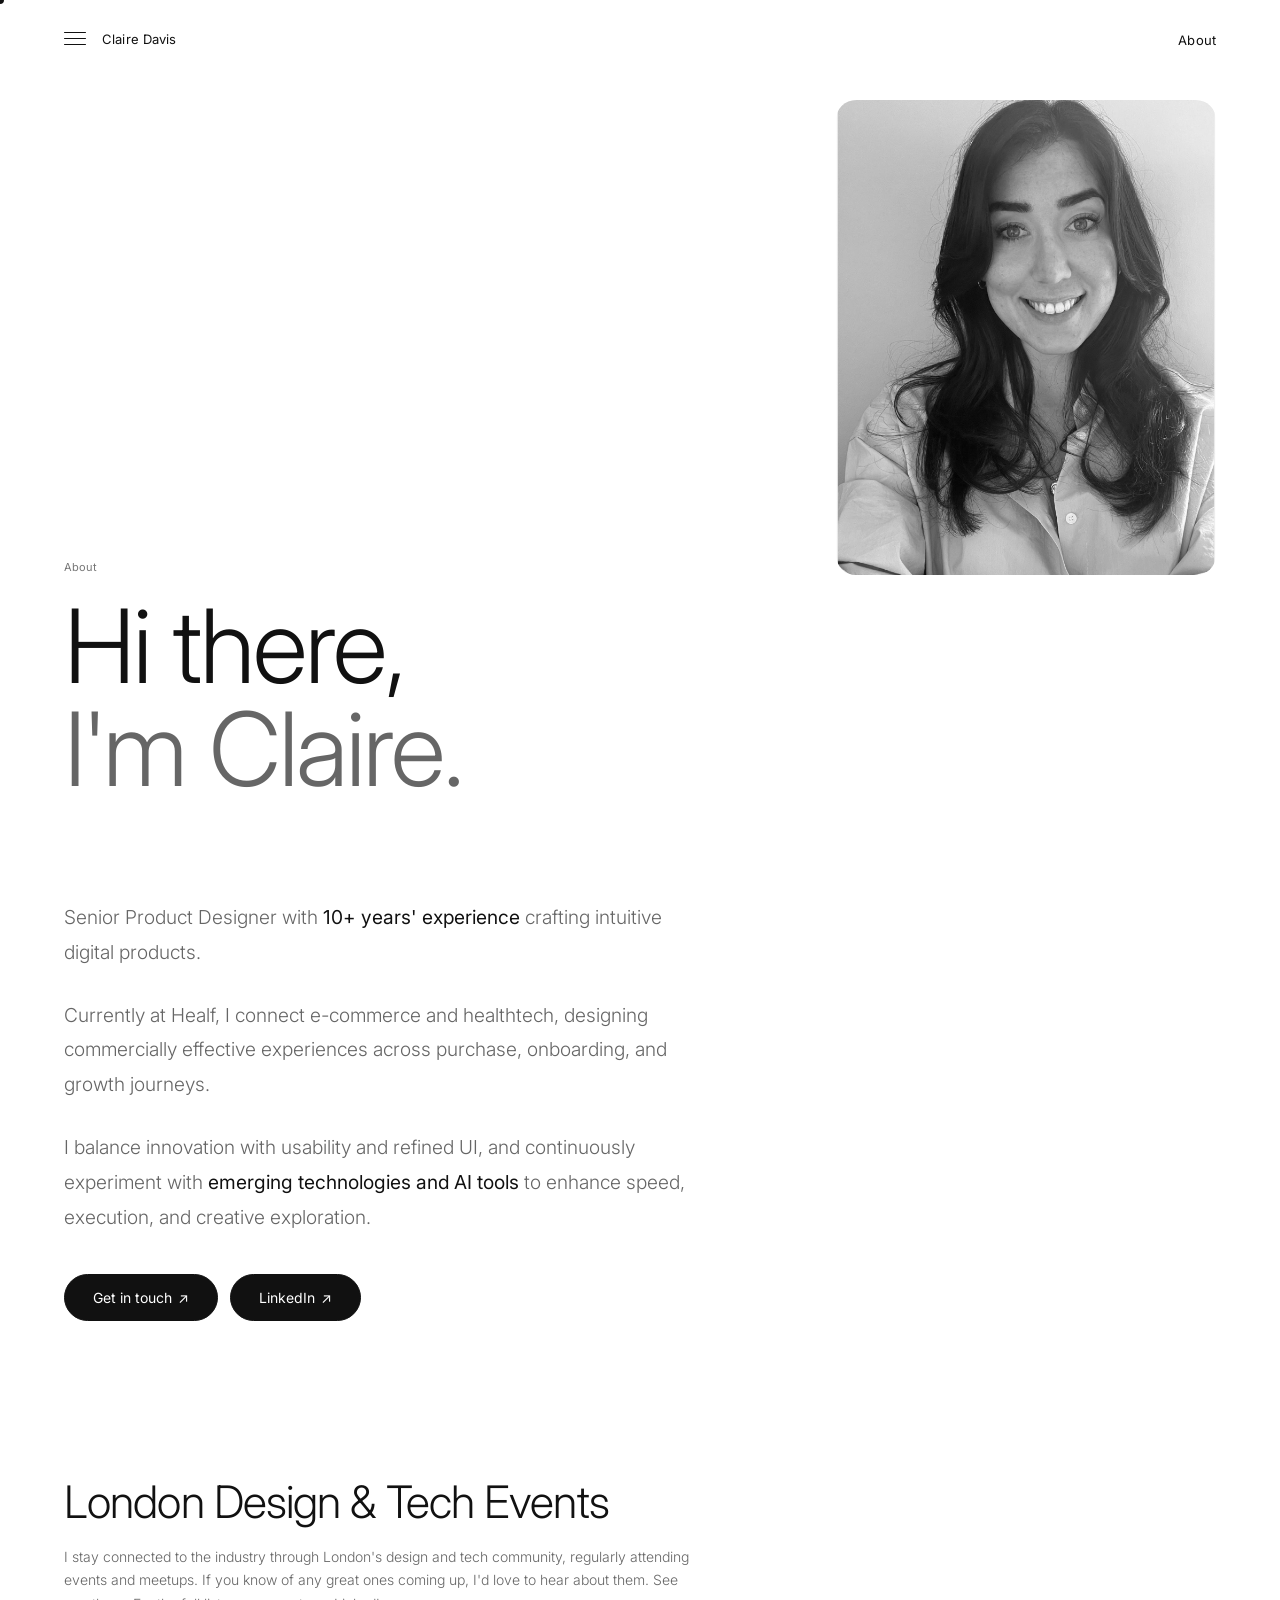
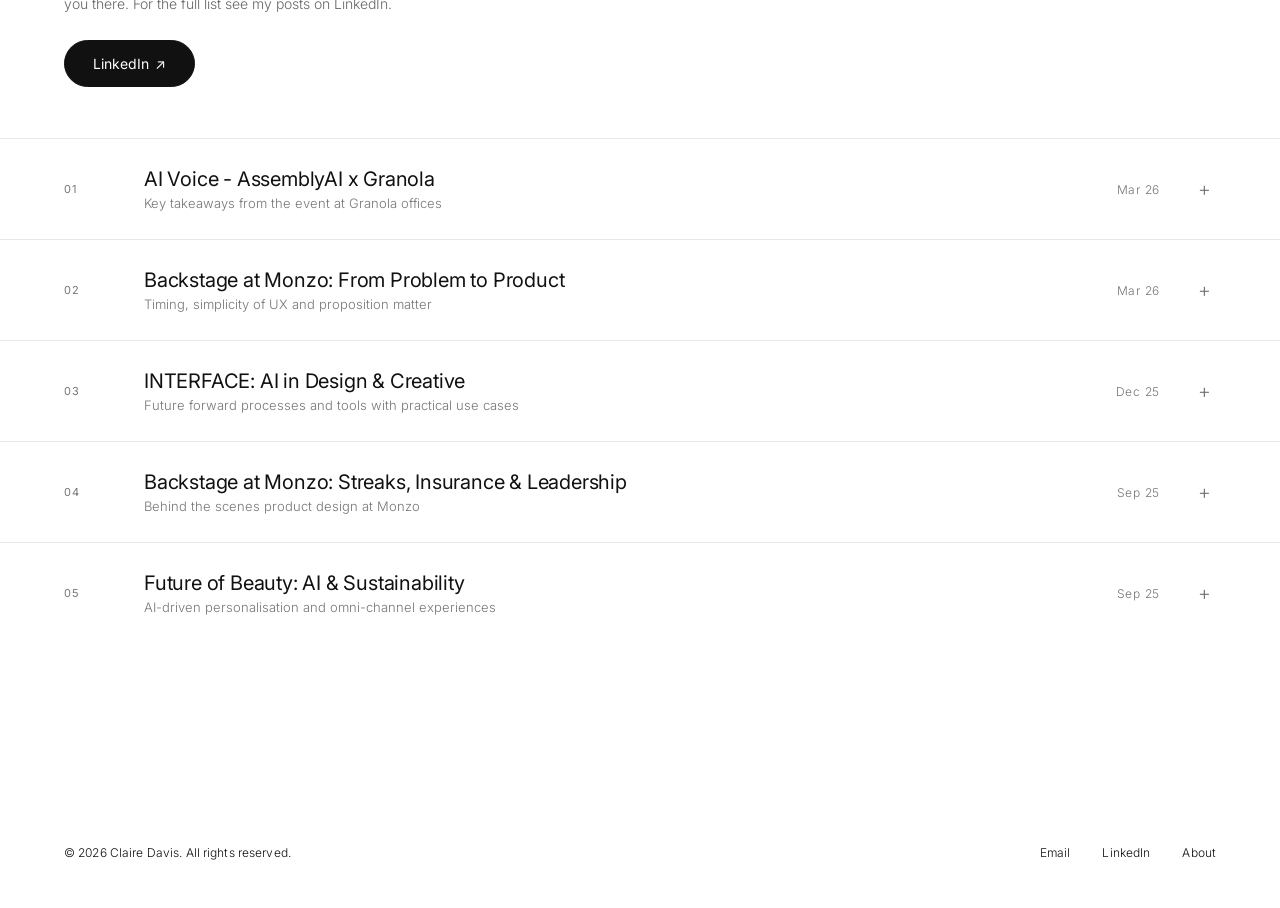
==== commit 581f46fd: "Dates" ====
--- a/about.html
+++ b/about.html
@@ -116,7 +116,7 @@
             <span class="linkedin-row__name">AI Voice - AssemblyAI x Granola</span>
             <span class="linkedin-row__sub">Key takeaways from the event at Granola offices</span>
           </div>
-          <span class="linkedin-row__date">31 Mar 2026</span>
+          <span class="linkedin-row__date">Mar 26</span>
           <span class="linkedin-row__toggle">+</span>
         </div>
       </div>
@@ -141,7 +141,7 @@
             <span class="linkedin-row__name">Backstage at Monzo: From Problem to Product</span>
             <span class="linkedin-row__sub">Timing, simplicity of UX and proposition matter</span>
           </div>
-          <span class="linkedin-row__date">Mar 2026</span>
+          <span class="linkedin-row__date">Mar 26</span>
           <span class="linkedin-row__toggle">+</span>
         </div>
       </div>
@@ -169,7 +169,7 @@
             <span class="linkedin-row__name">INTERFACE: AI in Design & Creative</span>
             <span class="linkedin-row__sub">Future forward processes and tools with practical use cases</span>
           </div>
-          <span class="linkedin-row__date">Mar 2026</span>
+          <span class="linkedin-row__date">Dec 25</span>
           <span class="linkedin-row__toggle">+</span>
         </div>
       </div>
@@ -196,7 +196,7 @@
             <span class="linkedin-row__name">Backstage at Monzo: Streaks, Insurance & Leadership</span>
             <span class="linkedin-row__sub">Behind the scenes product design at Monzo</span>
           </div>
-          <span class="linkedin-row__date">—</span>
+          <span class="linkedin-row__date">Sep 25</span>
           <span class="linkedin-row__toggle">+</span>
         </div>
       </div>
@@ -222,7 +222,7 @@
             <span class="linkedin-row__name">Future of Beauty: AI & Sustainability</span>
             <span class="linkedin-row__sub">AI-driven personalisation and omni-channel experiences</span>
           </div>
-          <span class="linkedin-row__date">—</span>
+          <span class="linkedin-row__date">Sep 25</span>
           <span class="linkedin-row__toggle">+</span>
         </div>
       </div>
--- a/css/style.css
+++ b/css/style.css
@@ -1398,10 +1398,10 @@
 @media (max-width: 640px) {
   .about-hero { padding-top: 96px; }
   .about-layout { grid-template-columns: 1fr; padding-right: 0; }
-  .about-layout__content { order: 1; }
-  .about-layout__image { order: 2; padding: 0 var(--gutter) clamp(40px, 6vw, 80px); display: flex; justify-content: center; }
+  .about-layout__content { order: 2; }
+  .about-layout__image { order: 1; padding: 80px var(--gutter) 0; display: flex; justify-content: center; }
   .about-hero__right { position: static; width: 100%; max-width: 280px; }
-  .about-hero__right { position: static; width: 100%; max-width: 280px; }
+  .about-hero { min-height: auto; padding-top: clamp(24px, 4vw, 40px); }
   .about-image { width: 100%; max-width: 280px; }
 }
 
@@ -1568,6 +1568,7 @@
   object-fit: cover;
   border-radius: var(--radius-md);
   display: block;
+  filter: grayscale(100%);
 }
 
 .linkedin-row__text {
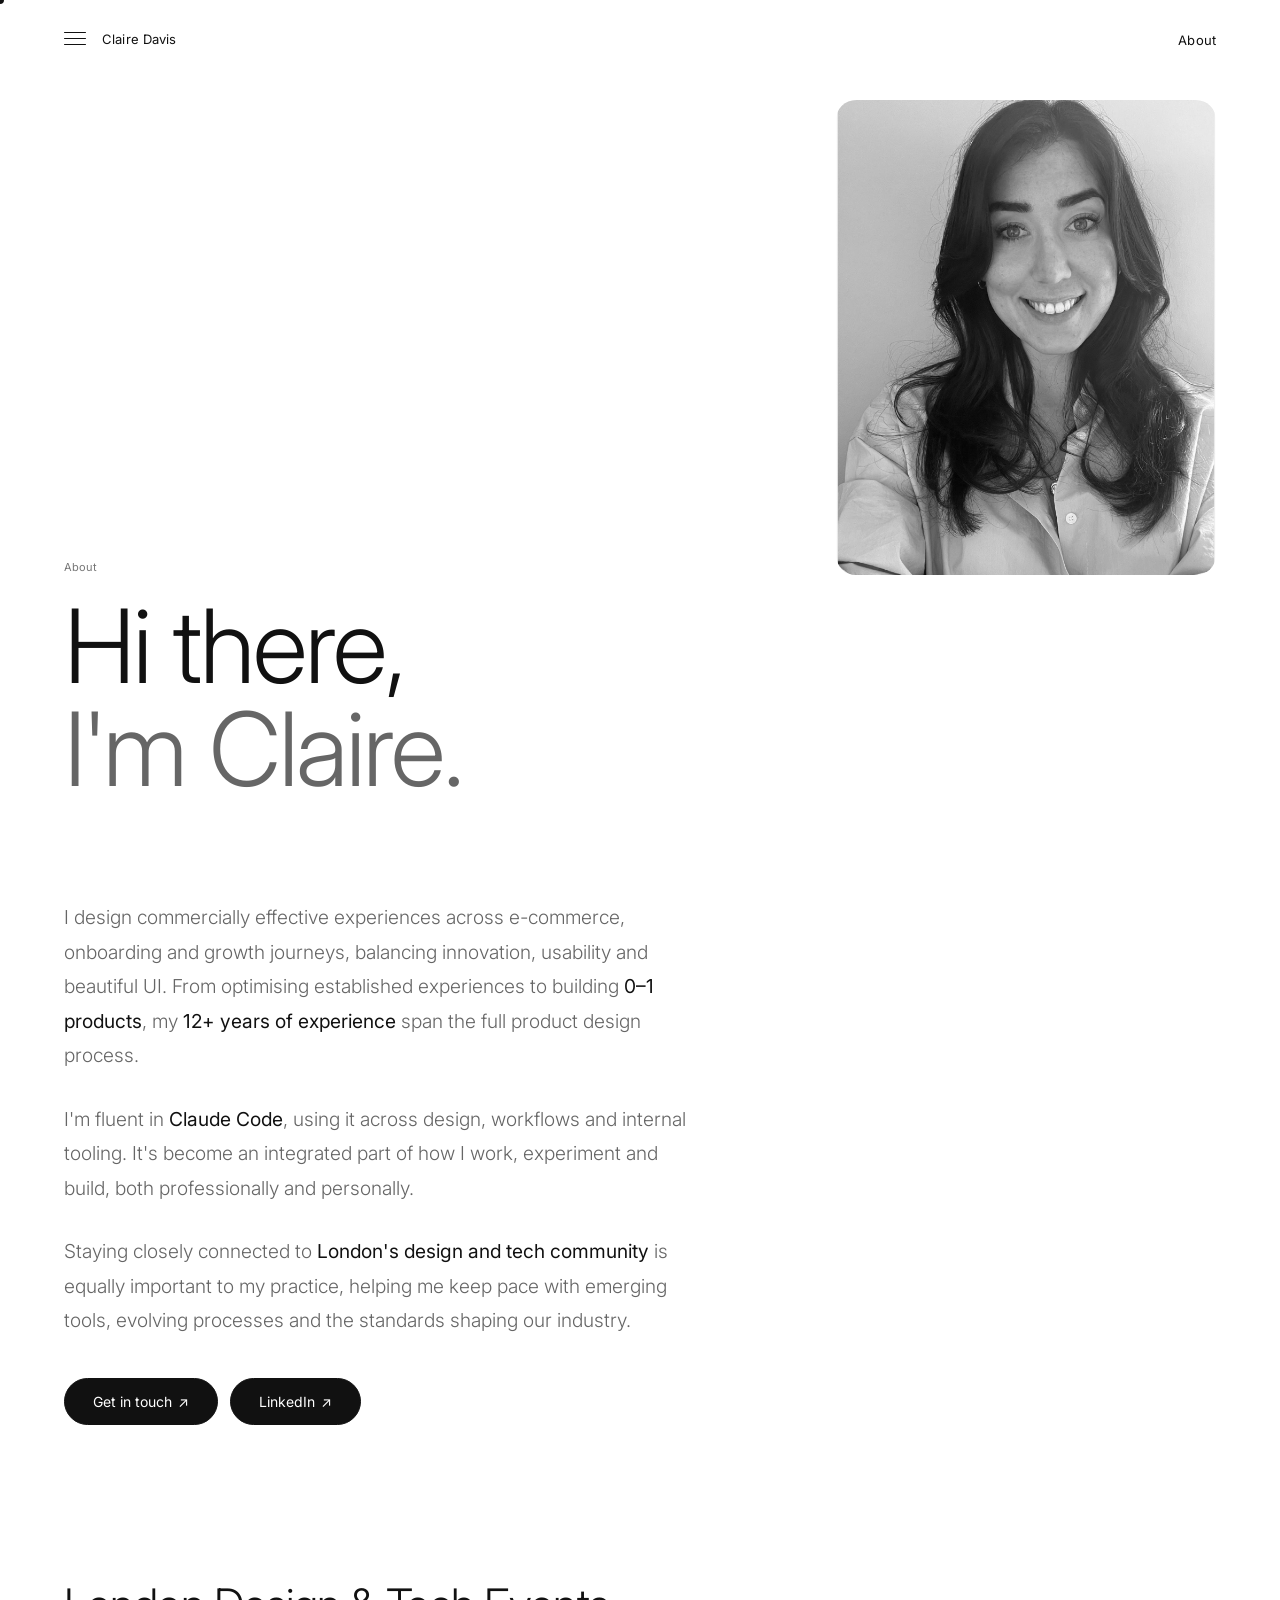
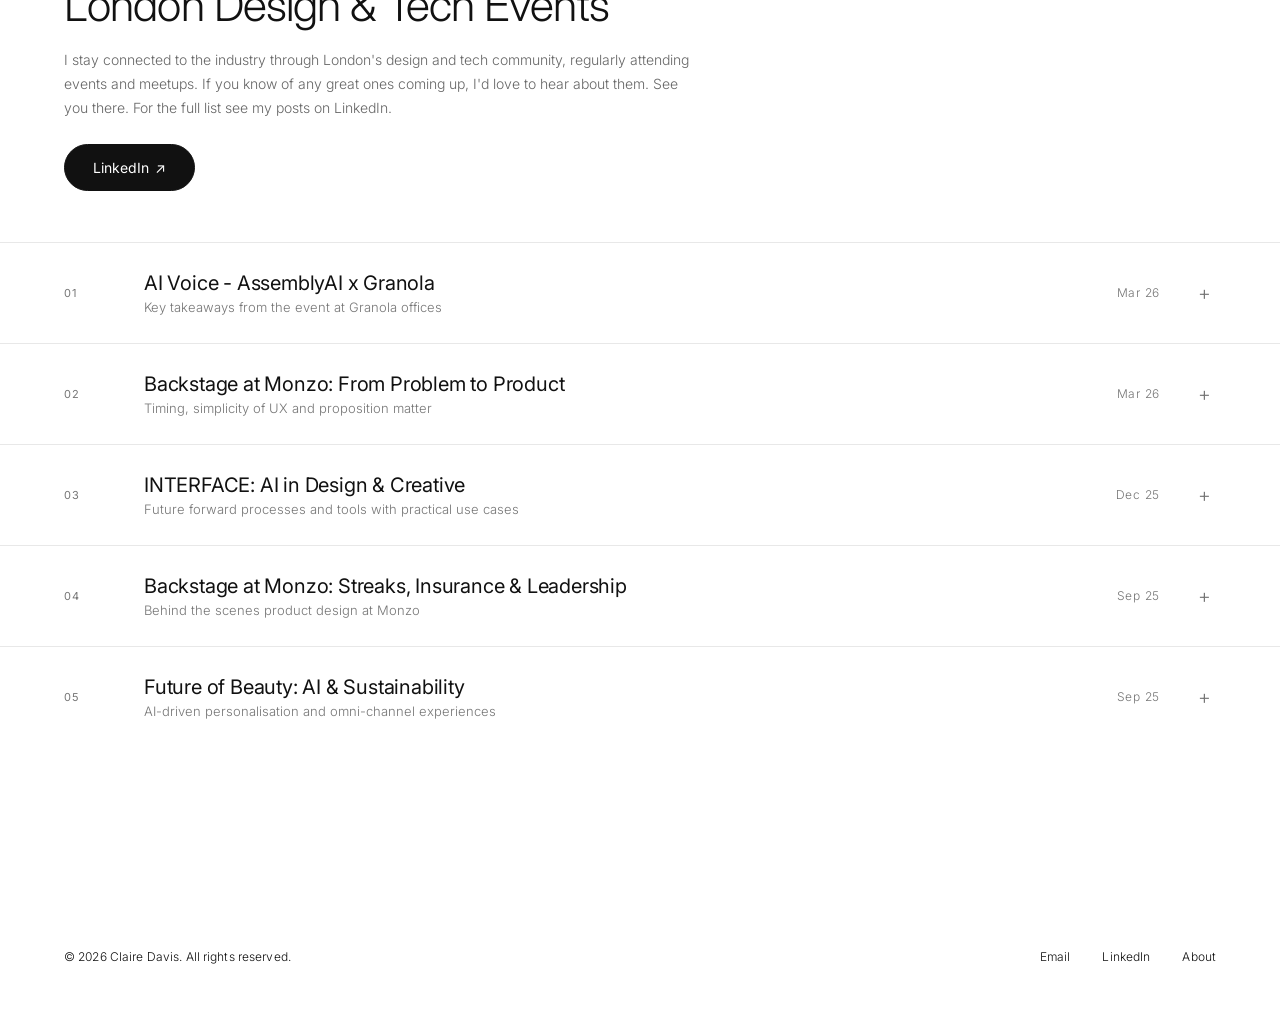
==== commit c98c64d9: "Add Spurr App case study; reorder work; refresh about copy - New project-06.html (Spurr App): runner" ====
--- a/about.html
+++ b/about.html
@@ -11,8 +11,8 @@
   </script>
   <meta charset="UTF-8" />
   <meta name="viewport" content="width=device-width, initial-scale=1.0" />
-  <title>About — Claire Davis</title>
-  <meta name="description" content="Senior Product Designer with 10+ years shaping user-centred digital experiences." />
+  <title>About, Claire Davis</title>
+  <meta name="description" content="Product Designer with 12+ years shaping commercially effective, user-centred digital experiences." />
   <link rel="stylesheet" href="css/style.css?v=6" />
 </head>
 <body>
@@ -35,10 +35,14 @@
     <ul class="nav__dropdown">
       <li><a href="index.html">Home</a></li>
       <li><a href="project-03.html">Connect Wearables</a></li>
+      <li><a href="project-05.html">Healf App</a></li>
+      <li><a href="project-06.html">Spurr App</a></li>
+      <li><a href="project-01.html">PDP Optimisation</a></li>
       <li><a href="project-02.html">Customisation Tool</a></li>
-      <li><a href="project-01.html">PDP Optimisation</a></li>
       <li><a href="project-04.html">Vibe Coding</a></li>
     </ul>
+
+
   </nav>
 
   <!-- About Layout: content left, sticky image right -->
@@ -62,13 +66,13 @@
         <div style="padding: 0 var(--gutter);">
           <div class="about-bio reveal" style="max-width: 640px;">
             <p>
-              Senior Product Designer with <strong>10+ years' experience</strong> crafting intuitive digital products.
+              I design commercially effective experiences across e-commerce, onboarding and growth journeys, balancing innovation, usability and beautiful UI. From optimising established experiences to building <strong>0–1 products</strong>, my <strong>12+ years of experience</strong> span the full product design process.
             </p>
             <p>
-              Currently at Healf, I connect e-commerce and healthtech, designing commercially effective experiences across purchase, onboarding, and growth journeys.
+              I'm fluent in <strong>Claude Code</strong>, using it across design, workflows and internal tooling. It's become an integrated part of how I work, experiment and build, both professionally and personally.
             </p>
             <p>
-              I balance innovation with usability and refined UI, and continuously experiment with <strong>emerging technologies and AI tools</strong> to enhance speed, execution, and creative exploration.
+              Staying closely connected to <strong>London's design and tech community</strong> is equally important to my practice, helping me keep pace with emerging tools, evolving processes and the standards shaping our industry.
             </p>
           </div>
 
@@ -107,7 +111,7 @@
       </div>
     </div>
 
-    <!-- Post 1 — Real -->
+    <!-- Post 1, Real -->
     <div class="linkedin-row reveal reveal-delay-1" data-linkedin-row>
       <div class="linkedin-row__header">
         <div class="linkedin-row__inner">
@@ -132,7 +136,7 @@
       </div>
     </div>
 
-    <!-- Post 2 — Real -->
+    <!-- Post 2, Real -->
     <div class="linkedin-row reveal reveal-delay-2" data-linkedin-row>
       <div class="linkedin-row__header">
         <div class="linkedin-row__inner">
@@ -158,9 +162,9 @@
       </div>
     </div>
 
-    <!-- Posts 3–10 — Placeholders -->
-
-    <!-- Post 3 — Real -->
+    <!-- Posts 3–10, Placeholders -->
+
+    <!-- Post 3, Real -->
     <div class="linkedin-row reveal reveal-delay-2" data-linkedin-row>
       <div class="linkedin-row__header">
         <div class="linkedin-row__inner">
@@ -187,7 +191,7 @@
       </div>
     </div>
 
-    <!-- Post 4 — Real -->
+    <!-- Post 4, Real -->
     <div class="linkedin-row reveal reveal-delay-2" data-linkedin-row>
       <div class="linkedin-row__header">
         <div class="linkedin-row__inner">
@@ -213,7 +217,7 @@
       </div>
     </div>
 
-    <!-- Post 5 — Real -->
+    <!-- Post 5, Real -->
     <div class="linkedin-row reveal reveal-delay-2" data-linkedin-row>
       <div class="linkedin-row__header">
         <div class="linkedin-row__inner">
--- a/css/style.css
+++ b/css/style.css
@@ -1386,6 +1386,13 @@
   .nav__links { gap: 20px; }
   .nav__dropdown { gap: 12px; flex-direction: column; }
   .nav.dropdown-open .nav__dropdown { max-height: 200px; padding-bottom: 20px; }
+  .nav__logo { font-size: 0; }
+  .nav__logo::after {
+    content: 'CD';
+    font-size: 0.8125rem;
+    font-weight: 400;
+    letter-spacing: 0.01em;
+  }
 }
 
 /* ── Hero ────────────────────────────────────────────────────── */
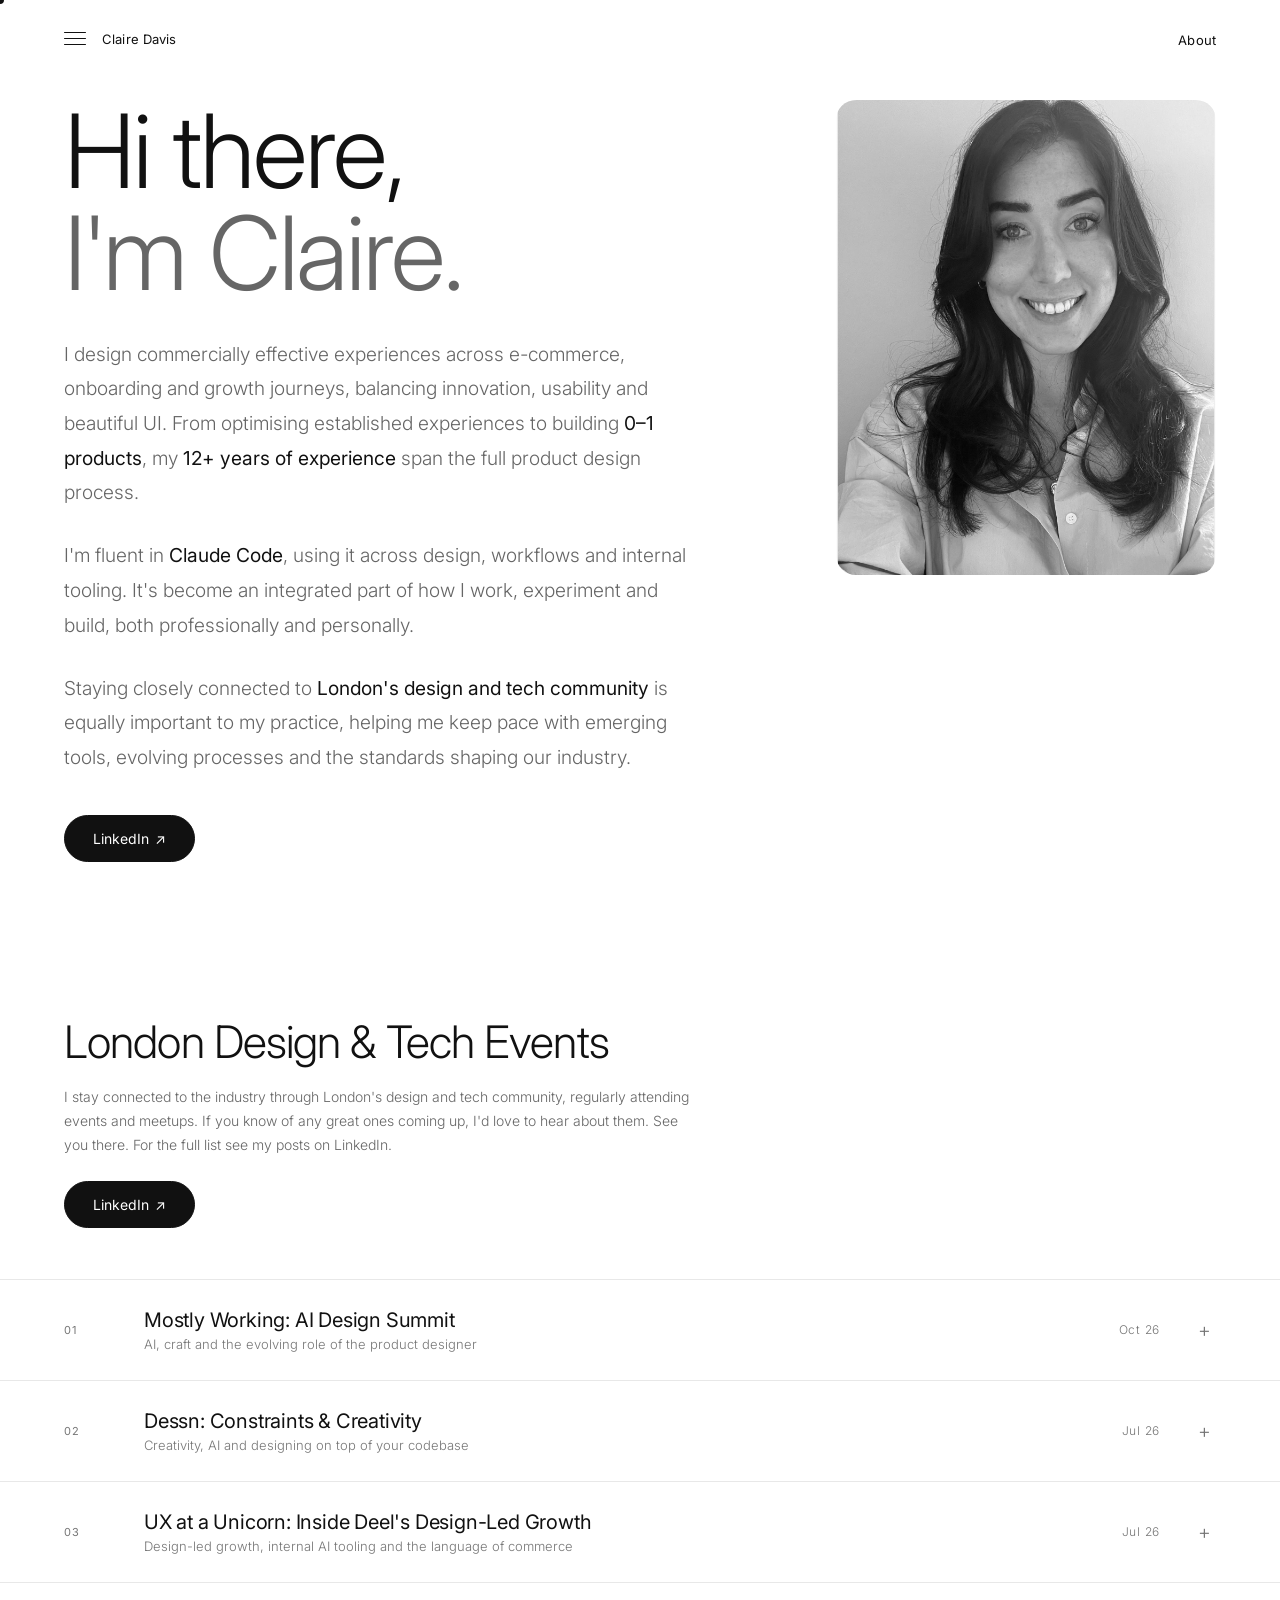
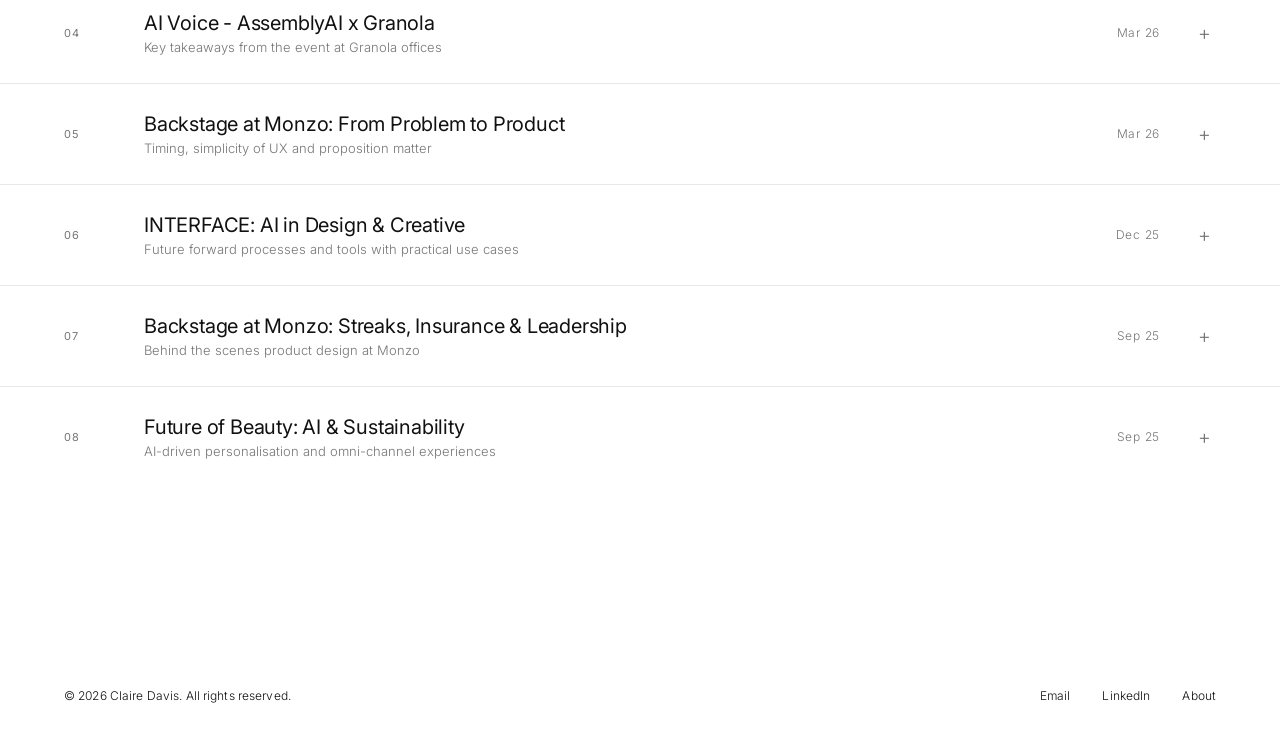
==== commit 69e836de: "Update About page: new events, hero layout, CTA - Add three LinkedIn events (AI Design Summit, Dessn" ====
--- a/about.html
+++ b/about.html
@@ -13,7 +13,7 @@
   <meta name="viewport" content="width=device-width, initial-scale=1.0" />
   <title>About, Claire Davis</title>
   <meta name="description" content="Product Designer with 12+ years shaping commercially effective, user-centred digital experiences." />
-  <link rel="stylesheet" href="css/style.css?v=6" />
+  <link rel="stylesheet" href="css/style.css?v=8" />
 </head>
 <body>
 
@@ -34,7 +34,7 @@
     </div>
     <ul class="nav__dropdown">
       <li><a href="index.html">Home</a></li>
-      <li><a href="project-03.html">Connect Wearables</a></li>
+      <li><a href="project-07.html">Connect Wearables</a></li>
       <li><a href="project-05.html">Healf App</a></li>
       <li><a href="project-06.html">Spurr App</a></li>
       <li><a href="project-01.html">PDP Optimisation</a></li>
@@ -51,9 +51,6 @@
       <!-- Hero -->
       <section class="about-hero">
         <div class="about-hero__left">
-          <div class="about-hero__label reveal">
-            <span class="eyebrow">About</span>
-          </div>
           <h1 class="about-hero__title reveal reveal-delay-1">
             Hi there,<br>
             <strong>I'm Claire.</strong>
@@ -77,9 +74,6 @@
           </div>
 
           <div class="reveal reveal-delay-1" style="margin-top: 40px; display: flex; gap: 12px; flex-wrap: wrap;">
-            <a href="mailto:c_e_davis162@hotmail.co.uk" class="btn-pill">
-              Get in touch <span class="btn-arrow">&#8599;</span>
-            </a>
             <a href="https://www.linkedin.com/in/claire-davis-design" target="_blank" class="btn-pill">
               LinkedIn <span class="btn-arrow">&#8599;</span>
             </a>
@@ -111,11 +105,86 @@
       </div>
     </div>
 
+    <!-- Post 0: AI Design Summit (newest) -->
+    <div class="linkedin-row reveal reveal-delay-1" data-linkedin-row>
+      <div class="linkedin-row__header">
+        <div class="linkedin-row__inner">
+          <span class="linkedin-row__num">01</span>
+          <div class="linkedin-row__info">
+            <span class="linkedin-row__name">Mostly Working: AI Design Summit</span>
+            <span class="linkedin-row__sub">AI, craft and the evolving role of the product designer</span>
+          </div>
+          <span class="linkedin-row__date">Oct 26</span>
+          <span class="linkedin-row__toggle">+</span>
+        </div>
+      </div>
+      <div class="linkedin-row__body">
+        <div class="linkedin-row__content">
+          <img class="linkedin-row__image" src="images/ai-design-summit.jpg" alt="Mostly Working AI Design Summit at Monzo HQ" />
+          <div class="linkedin-row__text">
+            <p>My first event back was the AI Design Summit at Monzo HQ, hosted by Mostly Working - a room of senior product design leaders sharing perspectives on AI, leadership and process through panel discussions and roundtables.</p>
+            <p>The conversation around AI has matured. We've moved past experimenting with what's possible towards understanding where it adds value, where it falls short, and how we adapt our craft around it.</p>
+            <p>The discussions that resonated most: how AI is both enhancing and undermining the quality of design work; where junior designers fit as AI takes on more of the production work; designing our own internal tools rather than bolting AI onto existing workflows; and how design systems evolve in AI-enabled design.</p>
+          </div>
+        </div>
+      </div>
+    </div>
+
+    <!-- Post 0b: Dessn Constraints & Creativity -->
+    <div class="linkedin-row reveal reveal-delay-1" data-linkedin-row>
+      <div class="linkedin-row__header">
+        <div class="linkedin-row__inner">
+          <span class="linkedin-row__num">02</span>
+          <div class="linkedin-row__info">
+            <span class="linkedin-row__name">Dessn: Constraints &amp; Creativity</span>
+            <span class="linkedin-row__sub">Creativity, AI and designing on top of your codebase</span>
+          </div>
+          <span class="linkedin-row__date">Jul 26</span>
+          <span class="linkedin-row__toggle">+</span>
+        </div>
+      </div>
+      <div class="linkedin-row__body">
+        <div class="linkedin-row__content">
+          <img class="linkedin-row__image" src="images/dessn-creativity.jpg" alt="Dessn Constraints and Creativity fireside" />
+          <div class="linkedin-row__text">
+            <p>A fireside chat on Constraints &amp; Creativity hosted by Dessn, with Sam Stephenson (Granola) and Linus from Thrive Capital - a lovely discussion on what creativity actually is, and how to stay creative while collaborating with AI. Followed by a (surprisingly hard) design quiz and a demo of Dessn v2 by Nim Cheema.</p>
+            <p>Key takeaways: social context and timing shape whether something feels new and creative; AI can instigate, streamline and collaborate but not replace creativity; it's worth separating 'new' from 'novel'; and talk to people outside your bubble, even when it feels counterintuitive.</p>
+            <p>Quote of the evening: "Figma is dead - now designers can set up the codebase locally, install Claude Code, connect an MCP, install a skill... it's never been easier to design."</p>
+          </div>
+        </div>
+      </div>
+    </div>
+
+    <!-- Post 0c: UX at a Unicorn (Deel) -->
+    <div class="linkedin-row reveal reveal-delay-1" data-linkedin-row>
+      <div class="linkedin-row__header">
+        <div class="linkedin-row__inner">
+          <span class="linkedin-row__num">03</span>
+          <div class="linkedin-row__info">
+            <span class="linkedin-row__name">UX at a Unicorn: Inside Deel's Design-Led Growth</span>
+            <span class="linkedin-row__sub">Design-led growth, internal AI tooling and the language of commerce</span>
+          </div>
+          <span class="linkedin-row__date">Jul 26</span>
+          <span class="linkedin-row__toggle">+</span>
+        </div>
+      </div>
+      <div class="linkedin-row__body">
+        <div class="linkedin-row__content">
+          <img class="linkedin-row__image" src="images/deel-ux-unicorn.jpg" alt="UX at a Unicorn talk - token maxing tips slide by Carlos Wydler" />
+          <div class="linkedin-row__text">
+            <p>UX at a Unicorn: Inside Deel's Design-Led Growth, hosted by UX Crunch at Lloyds Banking Group - my favourite talk of the year so far. Real talk from Avi Ashkenazi and Carlos Wydler: no polished case studies, just the honest reality of stakeholder expectations, proving design's seat at the table through commercial impact, and the constant balance of quality and speed.</p>
+            <p>The calibre of Deel's internal AI tooling stood out - more ambitious than anything I've seen, and something I'll be trying to recreate. Carlos also reignited my excitement for web design, from AI-generated videos for a careers page to the detail of 360 audits.</p>
+            <p>The throughline: it's not enough to be a good designer - you need data, communication and the language of commerce. "We live in an output economy, and good design is not just beautiful but profitable." 👌</p>
+          </div>
+        </div>
+      </div>
+    </div>
+
     <!-- Post 1, Real -->
-    <div class="linkedin-row reveal reveal-delay-1" data-linkedin-row>
-      <div class="linkedin-row__header">
-        <div class="linkedin-row__inner">
-          <span class="linkedin-row__num">01</span>
+    <div class="linkedin-row reveal reveal-delay-2" data-linkedin-row>
+      <div class="linkedin-row__header">
+        <div class="linkedin-row__inner">
+          <span class="linkedin-row__num">04</span>
           <div class="linkedin-row__info">
             <span class="linkedin-row__name">AI Voice - AssemblyAI x Granola</span>
             <span class="linkedin-row__sub">Key takeaways from the event at Granola offices</span>
@@ -140,7 +209,7 @@
     <div class="linkedin-row reveal reveal-delay-2" data-linkedin-row>
       <div class="linkedin-row__header">
         <div class="linkedin-row__inner">
-          <span class="linkedin-row__num">02</span>
+          <span class="linkedin-row__num">05</span>
           <div class="linkedin-row__info">
             <span class="linkedin-row__name">Backstage at Monzo: From Problem to Product</span>
             <span class="linkedin-row__sub">Timing, simplicity of UX and proposition matter</span>
@@ -168,7 +237,7 @@
     <div class="linkedin-row reveal reveal-delay-2" data-linkedin-row>
       <div class="linkedin-row__header">
         <div class="linkedin-row__inner">
-          <span class="linkedin-row__num">03</span>
+          <span class="linkedin-row__num">06</span>
           <div class="linkedin-row__info">
             <span class="linkedin-row__name">INTERFACE: AI in Design & Creative</span>
             <span class="linkedin-row__sub">Future forward processes and tools with practical use cases</span>
@@ -195,7 +264,7 @@
     <div class="linkedin-row reveal reveal-delay-2" data-linkedin-row>
       <div class="linkedin-row__header">
         <div class="linkedin-row__inner">
-          <span class="linkedin-row__num">04</span>
+          <span class="linkedin-row__num">07</span>
           <div class="linkedin-row__info">
             <span class="linkedin-row__name">Backstage at Monzo: Streaks, Insurance & Leadership</span>
             <span class="linkedin-row__sub">Behind the scenes product design at Monzo</span>
@@ -221,7 +290,7 @@
     <div class="linkedin-row reveal reveal-delay-2" data-linkedin-row>
       <div class="linkedin-row__header">
         <div class="linkedin-row__inner">
-          <span class="linkedin-row__num">05</span>
+          <span class="linkedin-row__num">08</span>
           <div class="linkedin-row__info">
             <span class="linkedin-row__name">Future of Beauty: AI & Sustainability</span>
             <span class="linkedin-row__sub">AI-driven personalisation and omni-channel experiences</span>
--- a/css/style.css
+++ b/css/style.css
@@ -673,11 +673,9 @@
 }
 
 .about-hero {
-  min-height: 100svh;
-  padding: 0 var(--gutter) clamp(60px, 8vw, 100px);
+  padding: 100px var(--gutter) clamp(20px, 2.5vw, 32px);
   display: flex;
   flex-direction: column;
-  justify-content: flex-end;
 }
 
 .about-hero__left {
